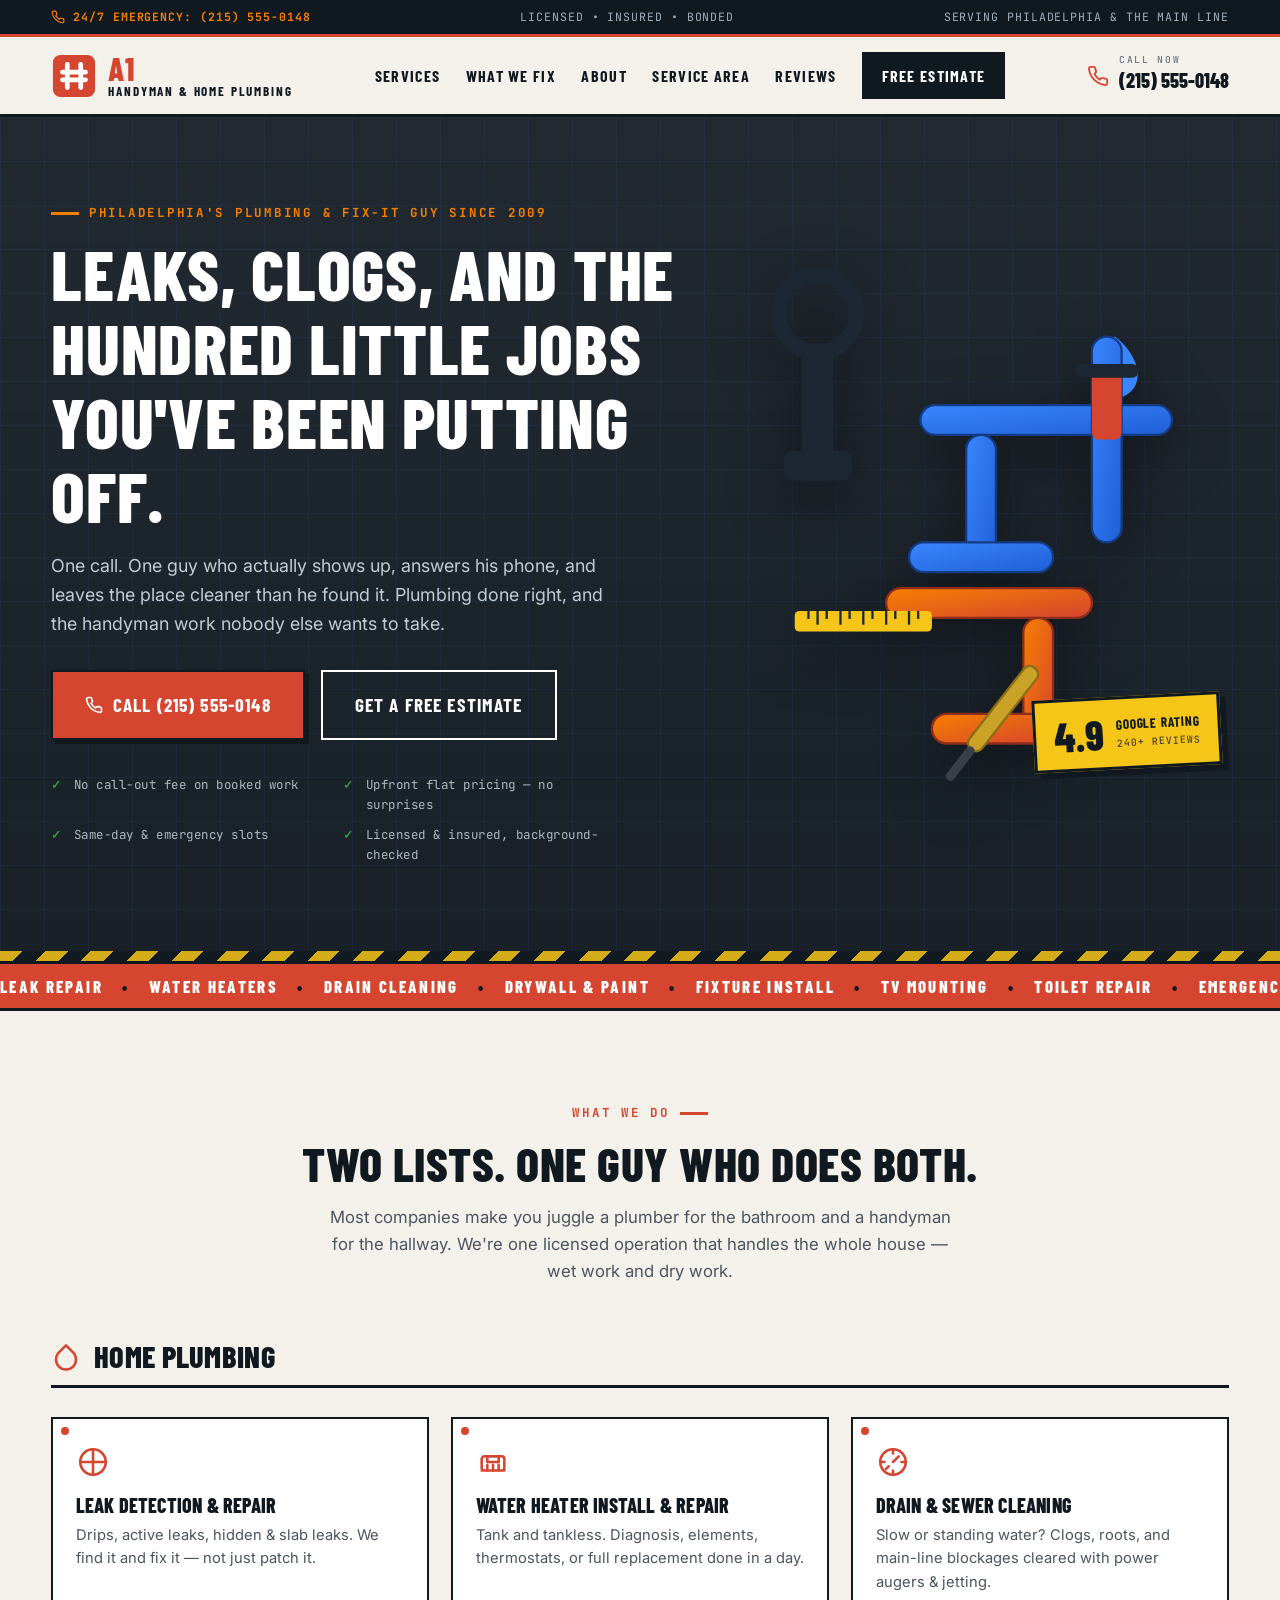
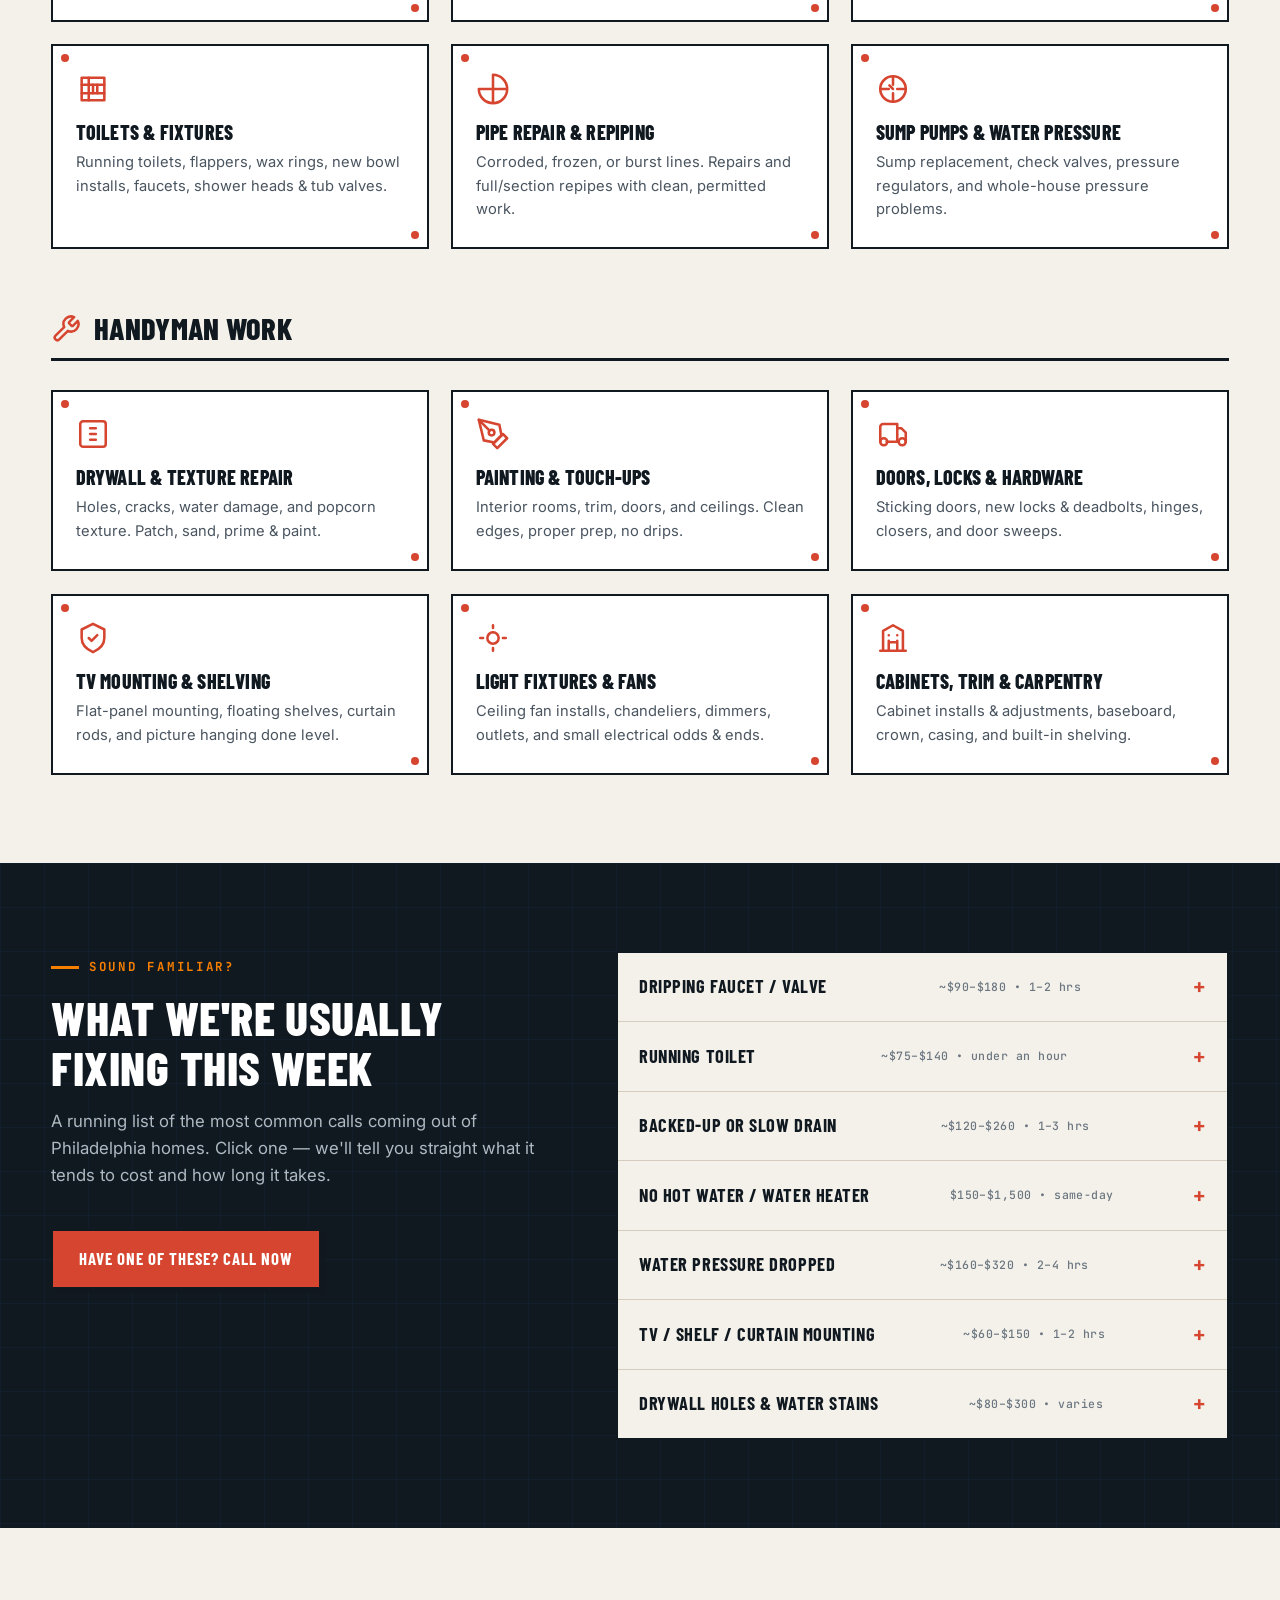
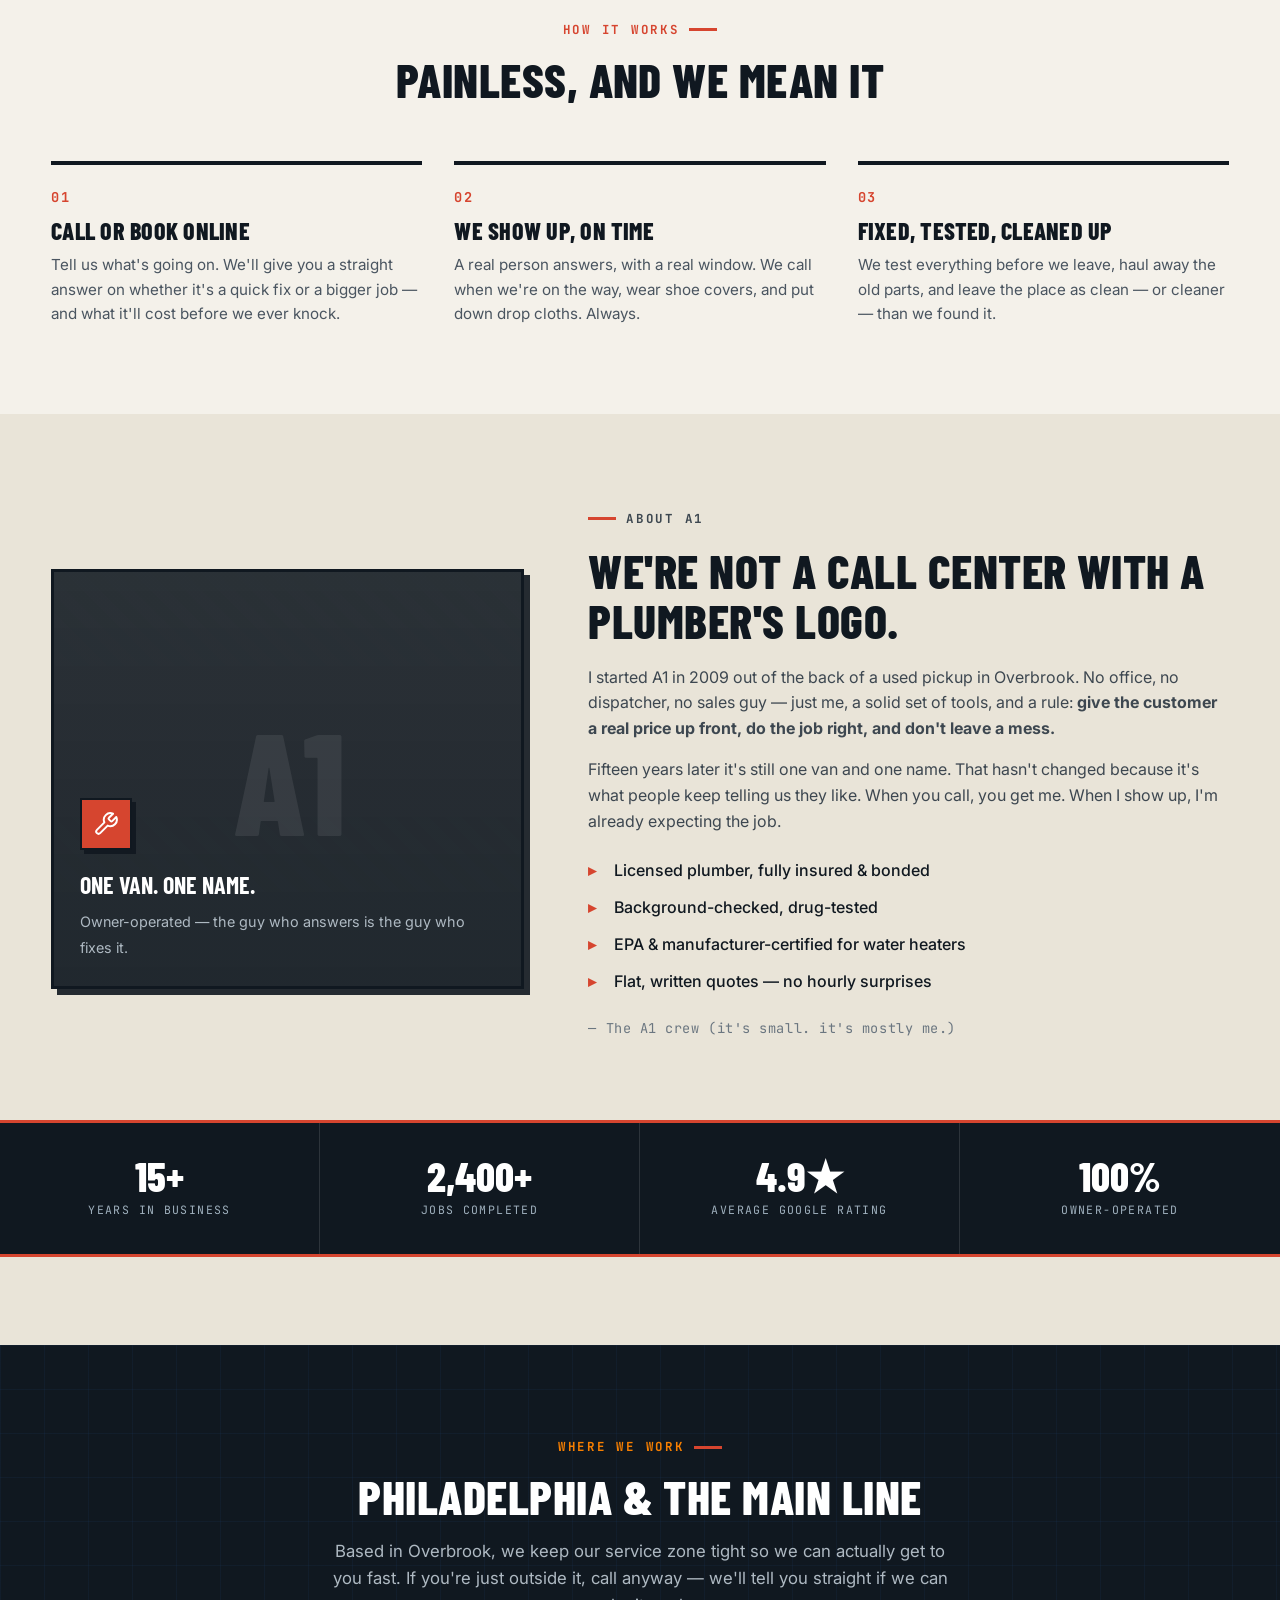
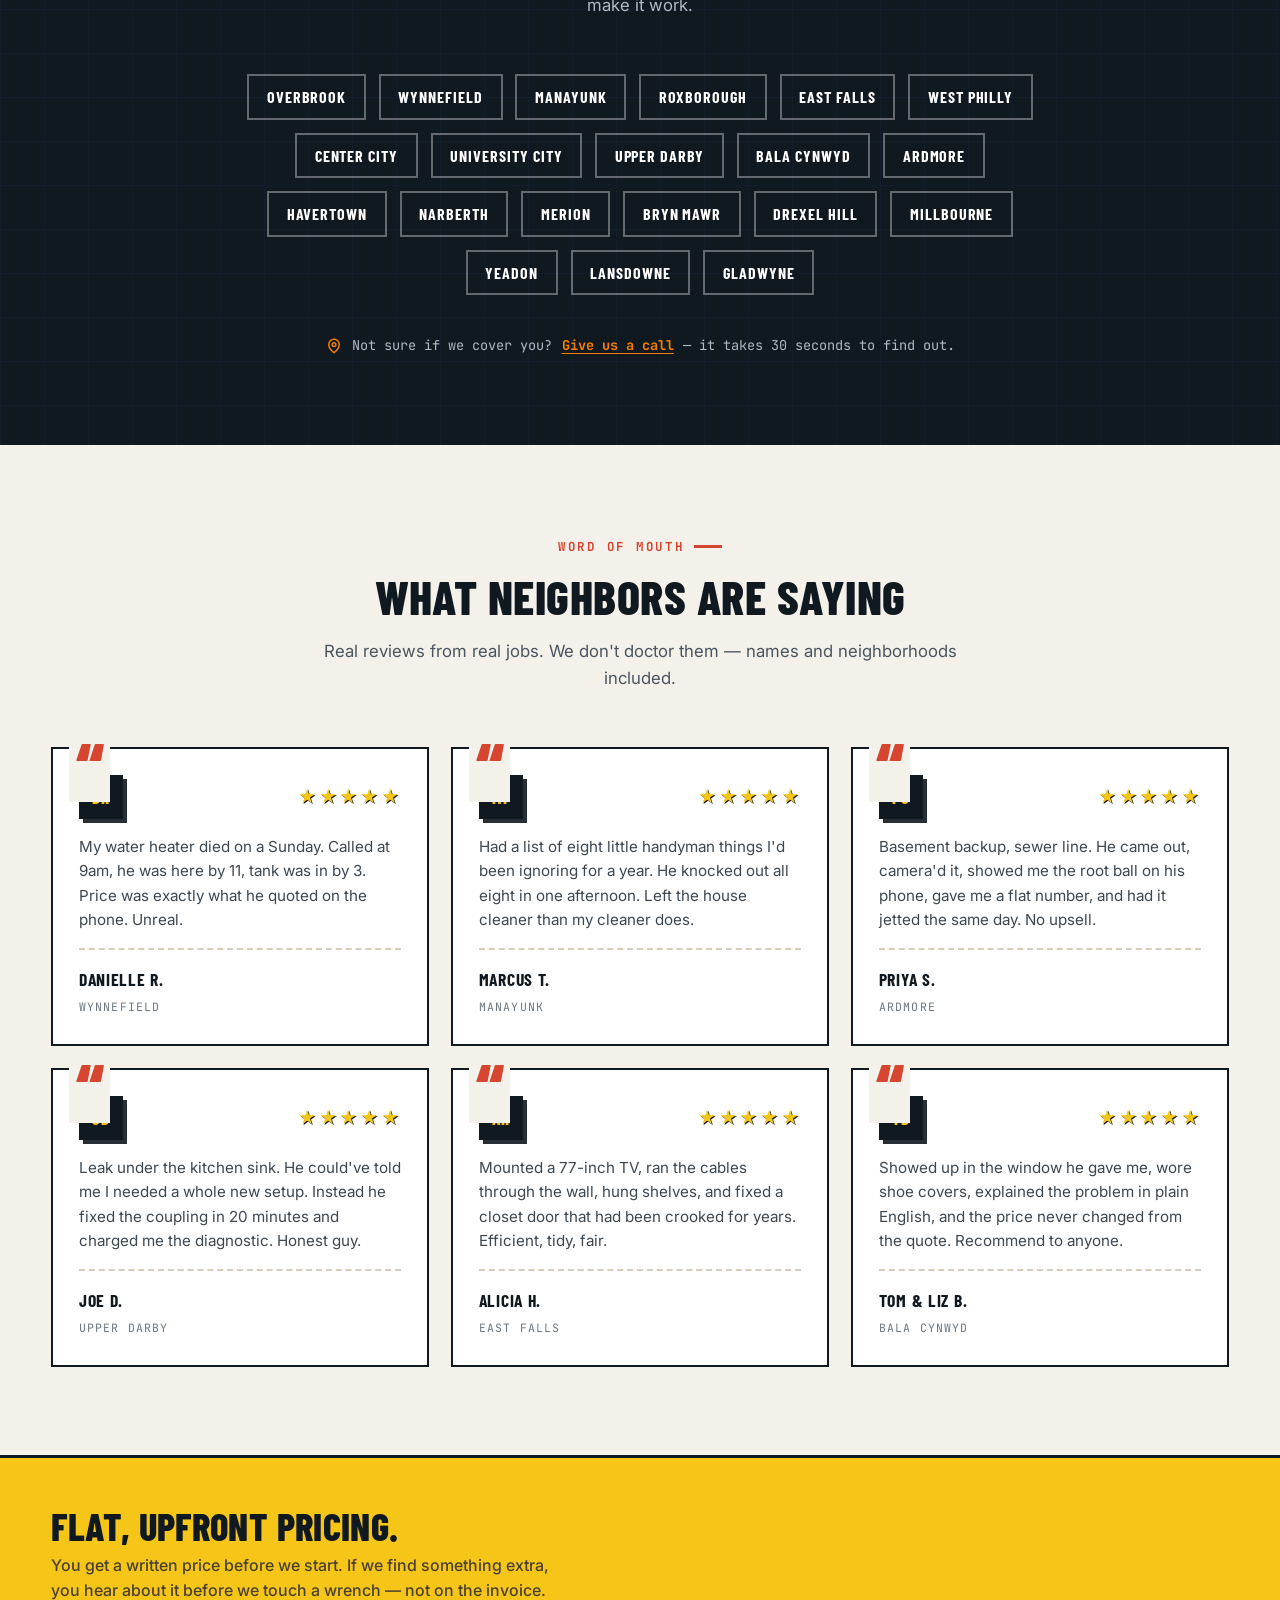
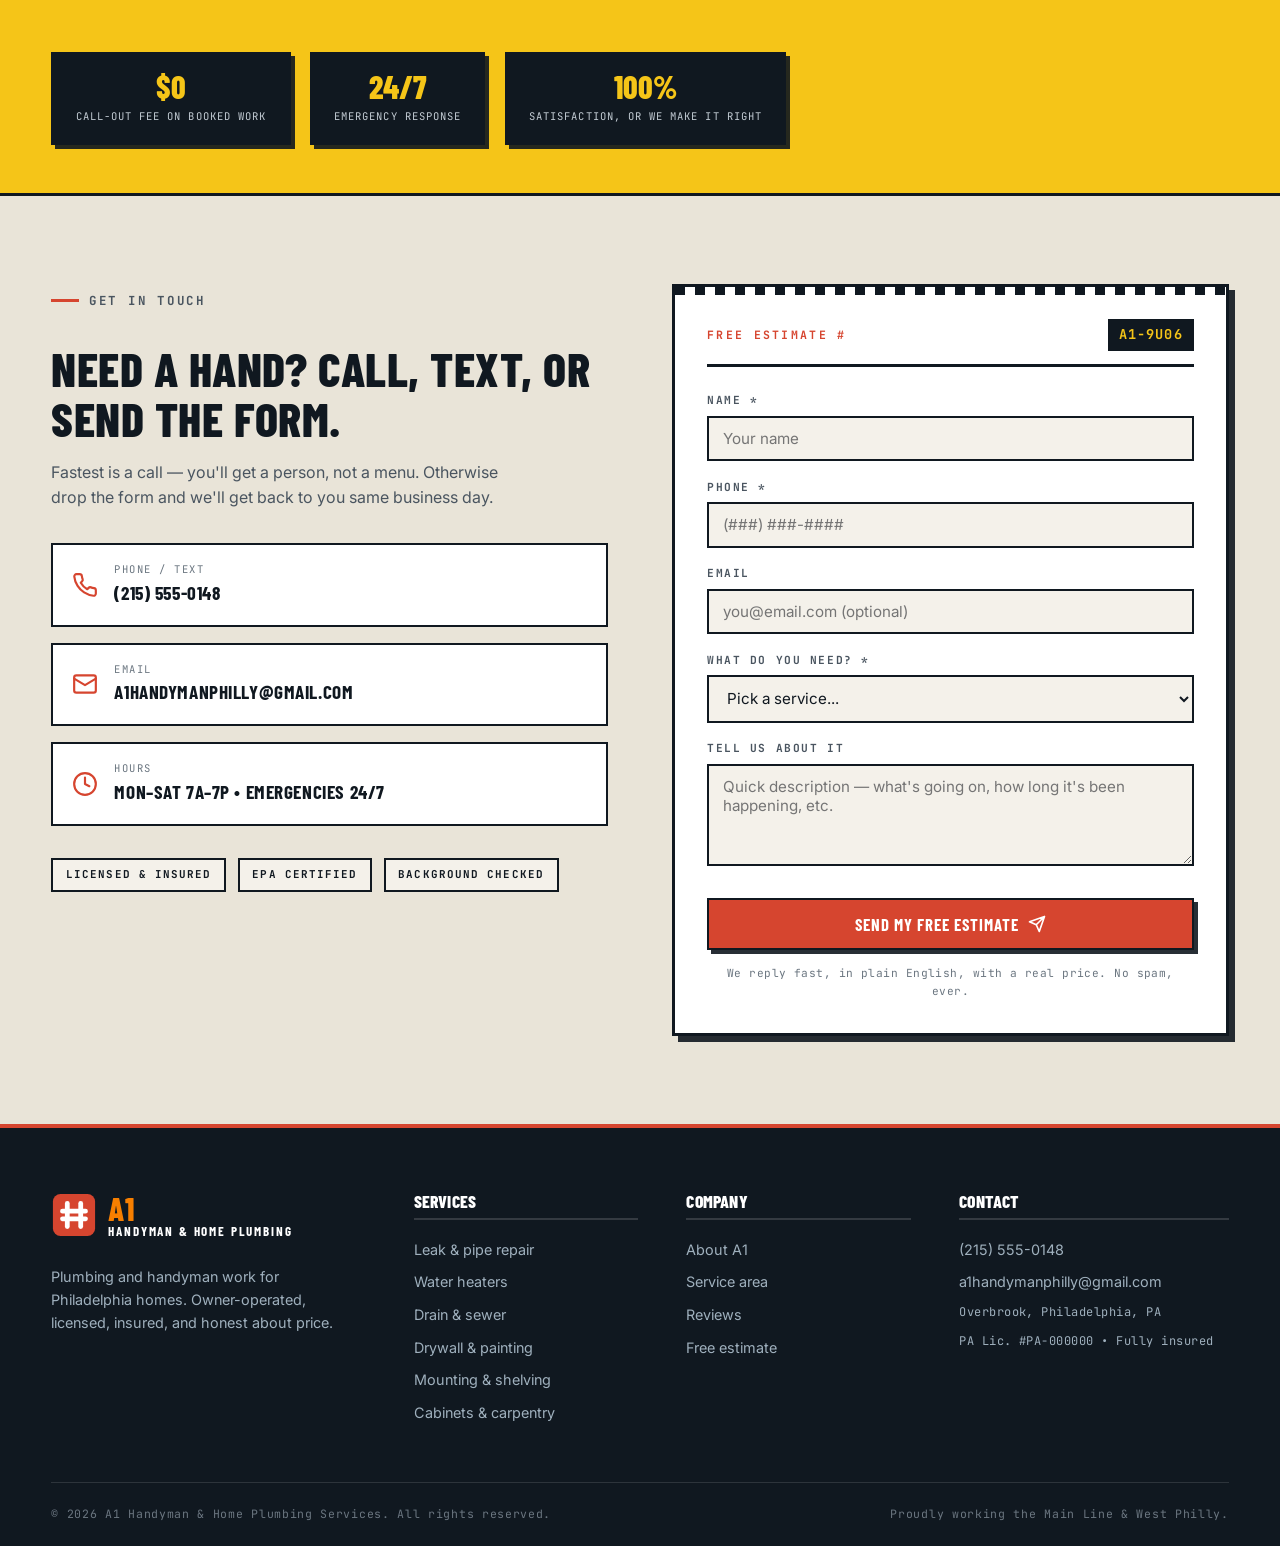
==== index.html @ eee0e5e5 "Initial commit: A1 Handyman & Home Plumbing Services website" ====
<!DOCTYPE html>
<html lang="en">
<head>
<meta charset="UTF-8">
<meta name="viewport" content="width=device-width, initial-scale=1.0">
<title>A1 Handyman & Home Plumbing Services | Philadelphia, PA</title>
<meta name="description" content="A1 Handyman & Home Plumbing Services — licensed & insured plumber and handyman serving Philadelphia. Leaks, clogs, water heaters, drywall, mounting and more. 24/7 emergency service.">
<link rel="preconnect" href="https://fonts.googleapis.com">
<link rel="preconnect" href="https://fonts.gstatic.com" crossorigin>
<link href="https://fonts.googleapis.com/css2?family=Barlow+Condensed:wght@600;700;800&family=Inter:wght@400;500;600;700&family=JetBrains+Mono:wght@500;700&display=swap" rel="stylesheet">
<link rel="stylesheet" href="css/styles.css">
</head>
<body>

<!-- ============ TOP UTILITY BAR ============ -->
<div class="topbar">
  <div class="container topbar-inner">
    <a href="tel:+12155550148" class="topbar-emergency">
      <svg viewBox="0 0 24 24" fill="none" stroke="currentColor" stroke-width="2" stroke-linecap="round" stroke-linejoin="round"><path d="M22 16.92v3a2 2 0 0 1-2.18 2 19.79 19.79 0 0 1-8.63-3.07 19.5 19.5 0 0 1-6-6 19.79 19.79 0 0 1-3.07-8.67A2 2 0 0 1 4.11 2h3a2 2 0 0 1 2 1.72c.127.96.361 1.903.7 2.81a2 2 0 0 1-.45 2.11L8.09 9.91a16 16 0 0 0 6 6l1.27-1.27a2 2 0 0 1 2.11-.45c.907.339 1.85.573 2.81.7A2 2 0 0 1 22 16.92z"/></svg>
      24/7 Emergency: (215) 555-0148
    </a>
    <span class="topbar-creds">Licensed &bull; Insured &bull; Bonded</span>
    <span class="topbar-area">Serving Philadelphia & the Main Line</span>
  </div>
</div>

<!-- ============ HEADER / NAV ============ -->
<header class="header" id="header">
  <div class="container header-inner">
    <a href="#top" class="brand" aria-label="A1 Handyman & Home Plumbing Services home">
      <svg class="brand-mark" viewBox="0 0 48 48" aria-hidden="true">
        <rect x="2" y="2" width="44" height="44" rx="8" fill="#d6452f"/>
        <path d="M17 12v24" stroke="#fff" stroke-width="5" stroke-linecap="round"/>
        <path d="M31 12v24" stroke="#fff" stroke-width="5" stroke-linecap="round"/>
        <path d="M12 20h24M12 28h24" stroke="#fff" stroke-width="5" stroke-linecap="round"/>
      </svg>
      <span class="brand-text">
        <strong>A1</strong>
        <span>Handyman & Home Plumbing</span>
      </span>
    </a>

    <nav class="nav" id="nav" aria-label="Main navigation">
      <a href="#services">Services</a>
      <a href="#fixes">What We Fix</a>
      <a href="#about">About</a>
      <a href="#area">Service Area</a>
      <a href="#reviews">Reviews</a>
      <a href="#contact" class="nav-cta">Free Estimate</a>
    </nav>

    <a href="tel:+12155550148" class="header-phone">
      <svg viewBox="0 0 24 24" fill="none" stroke="currentColor" stroke-width="2" stroke-linecap="round" stroke-linejoin="round"><path d="M22 16.92v3a2 2 0 0 1-2.18 2 19.79 19.79 0 0 1-8.63-3.07 19.5 19.5 0 0 1-6-6 19.79 19.79 0 0 1-3.07-8.67A2 2 0 0 1 4.11 2h3a2 2 0 0 1 2 1.72c.127.96.361 1.903.7 2.81a2 2 0 0 1-.45 2.11L8.09 9.91a16 16 0 0 0 6 6l1.27-1.27a2 2 0 0 1 2.11-.45c.907.339 1.85.573 2.81.7A2 2 0 0 1 22 16.92z"/></svg>
      <span><small>Call now</small>(215) 555-0148</span>
    </a>

    <button class="nav-toggle" id="navToggle" aria-label="Open menu" aria-expanded="false">
      <span></span><span></span><span></span>
    </button>
  </div>
</header>

<main id="top">

  <!-- ============ HERO ============ -->
  <section class="hero">
    <div class="container hero-grid">
      <div class="hero-copy">
        <p class="eyebrow">Philadelphia's plumbing & fix-it guy since 2009</p>
        <h1>Leaks, clogs, and the hundred little jobs you've been putting off.</h1>
        <p class="hero-sub">One call. One guy who actually shows up, answers his phone, and leaves the place cleaner than he found it. Plumbing done right, and the handyman work nobody else wants to take.</p>
        <div class="hero-cta">
          <a href="tel:+12155550148" class="btn btn-primary btn-lg">
            <svg viewBox="0 0 24 24" fill="none" stroke="currentColor" stroke-width="2.2" stroke-linecap="round" stroke-linejoin="round"><path d="M22 16.92v3a2 2 0 0 1-2.18 2 19.79 19.79 0 0 1-8.63-3.07 19.5 19.5 0 0 1-6-6 19.79 19.79 0 0 1-3.07-8.67A2 2 0 0 1 4.11 2h3a2 2 0 0 1 2 1.72c.127.96.361 1.903.7 2.81a2 2 0 0 1-.45 2.11L8.09 9.91a16 16 0 0 0 6 6l1.27-1.27a2 2 0 0 1 2.11-.45c.907.339 1.85.573 2.81.7A2 2 0 0 1 22 16.92z"/></svg>
            Call (215) 555-0148
          </a>
          <a href="#contact" class="btn btn-ghost btn-lg">Get a free estimate</a>
        </div>
        <ul class="hero-bullets">
          <li>No call-out fee on booked work</li>
          <li>Upfront flat pricing &mdash; no surprises</li>
          <li>Same-day & emergency slots</li>
          <li>Licensed & insured, background-checked</li>
        </ul>
      </div>

      <div class="hero-art" aria-hidden="true">
        <svg viewBox="0 0 420 460" class="hero-svg">
          <!-- pipe network illustration -->
          <defs>
            <linearGradient id="pipeGrad" x1="0" y1="0" x2="1" y2="1">
              <stop offset="0" stop-color="#3a86ff"/>
              <stop offset="1" stop-color="#1f5fd6"/>
            </linearGradient>
            <linearGradient id="pipeGradHot" x1="0" y1="0" x2="1" y2="1">
              <stop offset="0" stop-color="#f77f00"/>
              <stop offset="1" stop-color="#d6452f"/>
            </linearGradient>
          </defs>

          <!-- wrench -->
          <g transform="translate(60,40)">
            <circle cx="0" cy="0" r="34" fill="none" stroke="#1c2733" stroke-width="14"/>
            <rect x="-14" y="26" width="28" height="120" rx="8" fill="#1c2733"/>
            <rect x="-14" y="26" width="28" height="120" rx="8" fill="#1c2733"/>
            <rect x="-30" y="120" width="60" height="26" rx="8" fill="#1c2733"/>
          </g>

          <!-- water droplet badge -->
          <g transform="translate(300,60)">
            <path d="M0 34 C0 14 20 0 20 0 C20 0 40 14 40 34 a20 20 0 1 1 -40 0 Z" fill="#3a86ff"/>
            <path d="M14 36 a6 6 0 0 0 6 6" fill="none" stroke="#fff" stroke-width="3" stroke-linecap="round"/>
          </g>

          <!-- pipes: cold -->
          <g transform="translate(150,120)">
            <rect x="0" y="0" width="220" height="26" rx="13" fill="url(#pipeGrad)"/>
            <rect x="0" y="0" width="220" height="26" rx="13" fill="none" stroke="#143c85" stroke-width="2"/>
            <rect x="40" y="26" width="26" height="120" rx="13" fill="url(#pipeGrad)"/>
            <rect x="40" y="26" width="26" height="120" rx="13" fill="none" stroke="#143c85" stroke-width="2"/>
            <rect x="-10" y="120" width="126" height="26" rx="13" fill="url(#pipeGrad)"/>
            <rect x="-10" y="120" width="126" height="26" rx="13" fill="none" stroke="#143c85" stroke-width="2"/>
            <rect x="150" y="-60" width="26" height="180" rx="13" fill="url(#pipeGrad)"/>
            <rect x="150" y="-60" width="26" height="180" rx="13" fill="none" stroke="#143c85" stroke-width="2"/>
            <!-- valve -->
            <rect x="150" y="-30" width="26" height="60" rx="6" fill="#d6452f"/>
            <rect x="135" y="-36" width="56" height="12" rx="6" fill="#1c2733"/>
          </g>

          <!-- pipes: hot -->
          <g transform="translate(120,280)">
            <rect x="0" y="0" width="180" height="26" rx="13" fill="url(#pipeGradHot)"/>
            <rect x="0" y="0" width="180" height="26" rx="13" fill="none" stroke="#8f2d1c" stroke-width="2"/>
            <rect x="120" y="26" width="26" height="110" rx="13" fill="url(#pipeGradHot)"/>
            <rect x="120" y="26" width="26" height="110" rx="13" fill="none" stroke="#8f2d1c" stroke-width="2"/>
            <rect x="40" y="110" width="106" height="26" rx="13" fill="url(#pipeGradHot)"/>
            <rect x="40" y="110" width="106" height="26" rx="13" fill="none" stroke="#8f2d1c" stroke-width="2"/>
            <!-- drop -->
            <path d="M240 300 C240 282 252 274 252 274 C252 274 264 282 264 300 a12 12 0 1 1 -24 0 Z" fill="#ff9e3d"/>
          </g>

          <!-- screwdriver -->
          <g transform="translate(250,350) rotate(38)">
            <rect x="-7" y="0" width="14" height="90" rx="6" fill="#c9a227"/>
            <rect x="-7" y="0" width="14" height="90" rx="6" fill="none" stroke="#8a6d17" stroke-width="2"/>
            <rect x="-4" y="88" width="8" height="36" rx="4" fill="#3a3f47"/>
          </g>

          <!-- measurement / ruler -->
          <g transform="translate(40,300)">
            <rect x="0" y="0" width="120" height="18" rx="4" fill="#f5c518"/>
            <g stroke="#1c2733" stroke-width="2">
              <path d="M20 0v12M40 0v12M60 0v12M80 0v12M100 0v12"/>
              <path d="M12 0v7M28 0v7M48 0v7M68 0v7M88 0v7M108 0v7"/>
            </g>
          </g>
        </svg>
        <div class="hero-badge">
          <span class="hero-badge-num">4.9</span>
          <span class="hero-badge-label">Google rating<br><small>240+ reviews</small></span>
        </div>
      </div>
    </div>
  </section>

  <!-- ============ TICKER STRIP ============ -->
  <div class="ticker" aria-hidden="true">
    <div class="ticker-track">
      <span>LEAK REPAIR</span><span>&bull;</span>
      <span>WATER HEATERS</span><span>&bull;</span>
      <span>DRAIN CLEANING</span><span>&bull;</span>
      <span>DRYWALL & PAINT</span><span>&bull;</span>
      <span>FIXTURE INSTALL</span><span>&bull;</span>
      <span>TV MOUNTING</span><span>&bull;</span>
      <span>TOILET REPAIR</span><span>&bull;</span>
      <span>EMERGENCY SERVICE</span><span>&bull;</span>
      <span>LEAK REPAIR</span><span>&bull;</span>
      <span>WATER HEATERS</span><span>&bull;</span>
      <span>DRAIN CLEANING</span><span>&bull;</span>
      <span>DRYWALL & PAINT</span><span>&bull;</span>
      <span>FIXTURE INSTALL</span><span>&bull;</span>
      <span>TV MOUNTING</span><span>&bull;</span>
      <span>TOILET REPAIR</span><span>&bull;</span>
      <span>EMERGENCY SERVICE</span>
    </div>
  </div>

  <!-- ============ SERVICES ============ -->
  <section class="section" id="services">
    <div class="container">
      <div class="section-head">
        <p class="eyebrow">What we do</p>
        <h2>Two lists. One guy who does both.</h2>
        <p class="section-sub">Most companies make you juggle a plumber for the bathroom and a handyman for the hallway. We're one licensed operation that handles the whole house &mdash; wet work and dry work.</p>
      </div>

      <div class="service-groups">

        <!-- PLUMBING -->
        <div class="service-group">
          <div class="service-group-title">
            <svg viewBox="0 0 24 24" fill="none" stroke="currentColor" stroke-width="2" stroke-linecap="round" stroke-linejoin="round"><path d="M12 2.69l5.66 5.66a8 8 0 1 1-11.31 0z"/></svg>
            <h3>Home Plumbing</h3>
          </div>
          <div class="service-grid">
            <div class="service-card">
              <svg viewBox="0 0 24 24" fill="none" stroke="currentColor" stroke-width="1.8" stroke-linecap="round" stroke-linejoin="round"><path d="M12 3v18M3 12h18"/><circle cx="12" cy="12" r="9"/></svg>
              <h4>Leak detection & repair</h4>
              <p>Drips, active leaks, hidden & slab leaks. We find it and fix it &mdash; not just patch it.</p>
            </div>
            <div class="service-card">
              <svg viewBox="0 0 24 24" fill="none" stroke="currentColor" stroke-width="1.8" stroke-linecap="round" stroke-linejoin="round"><path d="M4 18h16M6 18a2 2 0 0 1-2-2v-6a2 2 0 0 1 2-2h12a2 2 0 0 1 2 2v6a2 2 0 0 1-2 2"/><path d="M8 18v-4M12 18v-4M16 18v-4"/><rect x="8" y="8" width="8" height="4"/></svg>
              <h4>Water heater install & repair</h4>
              <p>Tank and tankless. Diagnosis, elements, thermostats, or full replacement done in a day.</p>
            </div>
            <div class="service-card">
              <svg viewBox="0 0 24 24" fill="none" stroke="currentColor" stroke-width="1.8" stroke-linecap="round" stroke-linejoin="round"><path d="M3 12a9 9 0 1 0 18 0 9 9 0 0 0-18 0z"/><path d="M12 12l4-4"/><path d="M9 15l-2 2"/><path d="M12 3v3M3 12h3M12 21v-3M21 12h-3"/></svg>
              <h4>Drain & sewer cleaning</h4>
              <p>Slow or standing water? Clogs, roots, and main-line blockages cleared with power augers & jetting.</p>
            </div>
            <div class="service-card">
              <svg viewBox="0 0 24 24" fill="none" stroke="currentColor" stroke-width="1.8" stroke-linecap="round" stroke-linejoin="round"><path d="M4 4h16v16H4z"/><path d="M4 9h16M4 15h16M9 4v16"/><path d="M12 9v6M15 9v6"/></svg>
              <h4>Toilets & fixtures</h4>
              <p>Running toilets, flappers, wax rings, new bowl installs, faucets, shower heads & tub valves.</p>
            </div>
            <div class="service-card">
              <svg viewBox="0 0 24 24" fill="none" stroke="currentColor" stroke-width="1.8" stroke-linecap="round" stroke-linejoin="round"><path d="M12 2v20M2 12h20M12 2a10 10 0 0 1 10 10M12 22a10 10 0 0 0 10-10M2 12a10 10 0 0 0 10 10"/></svg>
              <h4>Pipe repair & repiping</h4>
              <p>Corroded, frozen, or burst lines. Repairs and full/section repipes with clean, permitted work.</p>
            </div>
            <div class="service-card">
              <svg viewBox="0 0 24 24" fill="none" stroke="currentColor" stroke-width="1.8" stroke-linecap="round" stroke-linejoin="round"><circle cx="12" cy="12" r="9"/><path d="M12 3v6M12 15v6M3 12h6M15 12h6"/><path d="M12 12l-2.5-2.5"/></svg>
              <h4>Sump pumps & water pressure</h4>
              <p>Sump replacement, check valves, pressure regulators, and whole-house pressure problems.</p>
            </div>
          </div>
        </div>

        <!-- HANDYMAN -->
        <div class="service-group">
          <div class="service-group-title">
            <svg viewBox="0 0 24 24" fill="none" stroke="currentColor" stroke-width="2" stroke-linecap="round" stroke-linejoin="round"><path d="M14.7 6.3a1 1 0 0 0 0 1.4l1.6 1.6a1 1 0 0 0 1.4 0l3.77-3.77a6 6 0 0 1-7.94 7.94l-6.91 6.91a2.12 2.12 0 0 1-3-3l6.91-6.91a6 6 0 0 1 7.94-7.94l-3.76 3.76z"/></svg>
            <h3>Handyman Work</h3>
          </div>
          <div class="service-grid">
            <div class="service-card">
              <svg viewBox="0 0 24 24" fill="none" stroke="currentColor" stroke-width="1.8" stroke-linecap="round" stroke-linejoin="round"><rect x="3" y="3" width="18" height="18" rx="2"/><path d="M10 8h4M10 12h4M10 16h4"/></svg>
              <h4>Drywall & texture repair</h4>
              <p>Holes, cracks, water damage, and popcorn texture. Patch, sand, prime & paint.</p>
            </div>
            <div class="service-card">
              <svg viewBox="0 0 24 24" fill="none" stroke="currentColor" stroke-width="1.8" stroke-linecap="round" stroke-linejoin="round"><path d="M12 19l7-7 3 3-7 7-3-3z"/><path d="M18 13l-1.5-7.5L2 2l3.5 14.5L13 18l5-5z"/><path d="M2 2l7.586 7.586"/><circle cx="11" cy="11" r="2"/></svg>
              <h4>Painting & touch-ups</h4>
              <p>Interior rooms, trim, doors, and ceilings. Clean edges, proper prep, no drips.</p>
            </div>
            <div class="service-card">
              <svg viewBox="0 0 24 24" fill="none" stroke="currentColor" stroke-width="1.8" stroke-linecap="round" stroke-linejoin="round"><circle cx="5.5" cy="17.5" r="2.5"/><circle cx="18.5" cy="17.5" r="2.5"/><path d="M14.5 17.5h-7M3 17.5V7a2 2 0 0 1 2-2h10v12.5"/><path d="M15 8h3l3 3v6.5"/></svg>
              <h4>Doors, locks & hardware</h4>
              <p>Sticking doors, new locks & deadbolts, hinges, closers, and door sweeps.</p>
            </div>
            <div class="service-card">
              <svg viewBox="0 0 24 24" fill="none" stroke="currentColor" stroke-width="1.8" stroke-linecap="round" stroke-linejoin="round"><path d="M12 2l8 4v6c0 5-3.5 8-8 10-4.5-2-8-5-8-10V6l8-4z"/><path d="M9 12l2 2 4-4"/></svg>
              <h4>TV mounting & shelving</h4>
              <p>Flat-panel mounting, floating shelves, curtain rods, and picture hanging done level.</p>
            </div>
            <div class="service-card">
              <svg viewBox="0 0 24 24" fill="none" stroke="currentColor" stroke-width="1.8" stroke-linecap="round" stroke-linejoin="round"><path d="M12 3v2M12 19v2M3 12h2M19 12h2"/><circle cx="12" cy="12" r="4"/><path d="M12 8v.01"/></svg>
              <h4>Light fixtures & fans</h4>
              <p>Ceiling fan installs, chandeliers, dimmers, outlets, and small electrical odds & ends.</p>
            </div>
            <div class="service-card">
              <svg viewBox="0 0 24 24" fill="none" stroke="currentColor" stroke-width="1.8" stroke-linecap="round" stroke-linejoin="round"><path d="M3 21h18M5 21V7l7-4 7 4v14M9 21v-6h6v6"/><path d="M9 10h.01M15 10h.01M9 14h.01M15 14h.01"/></svg>
              <h4>Cabinets, trim & carpentry</h4>
              <p>Cabinet installs & adjustments, baseboard, crown, casing, and built-in shelving.</p>
            </div>
          </div>
        </div>
      </div>
    </div>
  </section>

  <!-- ============ FIXES / ACCORDION ============ -->
  <section class="section section-dark" id="fixes">
    <div class="container fixes-grid">
      <div class="fixes-copy">
        <p class="eyebrow eyebrow-light">Sound familiar?</p>
        <h2>What we're usually fixing this week</h2>
        <p class="section-sub">A running list of the most common calls coming out of Philadelphia homes. Click one &mdash; we'll tell you straight what it tends to cost and how long it takes.</p>
        <a href="tel:+12155550148" class="btn btn-primary">Have one of these? Call now</a>
      </div>

      <div class="fixes-list">
        <details>
          <summary>
            <span>Dripping faucet / valve</span>
            <span class="fix-meta">~$90&ndash;$180 &bull; 1&ndash;2 hrs</span>
          </summary>
          <p>Usually a worn cartridge or washer, not the whole faucet. We'll tell you if a repair makes more sense than a swap &mdash; and give you the price for both before we start.</p>
        </details>
        <details>
          <summary>
            <span>Running toilet</span>
            <span class="fix-meta">~$75&ndash;$140 &bull; under an hour</span>
          </summary>
          <p>Ninety percent of the time it's a flapper or fill valve &mdash; a cheap, quick fix that stops wasting water (and money) the day we're there.</p>
        </details>
        <details>
          <summary>
            <span>Backed-up or slow drain</span>
            <span class="fix-meta">~$120&ndash;$260 &bull; 1&ndash;3 hrs</span>
          </summary>
          <p>Kitchen, tub, or main line. We start with a camera-inspection option so you know exactly what's down there &mdash; no guessing, no upselling to a full repipe.</p>
        </details>
        <details>
          <summary>
            <span>No hot water / water heater</span>
            <span class="fix-meta">$150&ndash;$1,500 &bull; same-day</span>
          </summary>
          <p>If it's a heating element or thermostat, we usually fix it on the spot. If the tank is beyond saving, we'll quote a replacement with a firm price and do it the same or next day.</p>
        </details>
        <details>
          <summary>
            <span>Water pressure dropped</span>
            <span class="fix-meta">~$160&ndash;$320 &bull; 2&ndash;4 hrs</span>
          </summary>
          <p>Could be a regulator, a partially closed valve, or scale in the pipes. We test pressure at several points to pin it down rather than throwing parts at it.</p>
        </details>
        <details>
          <summary>
            <span>TV / shelf / curtain mounting</span>
            <span class="fix-meta">~$60&ndash;$150 &bull; 1&ndash;2 hrs</span>
          </summary>
          <p>Done on studs, properly leveled, with everything hidden or tidy. We bring the stud finder, anchors, and the patience to do it right the first time.</p>
        </details>
        <details>
          <summary>
            <span>Drywall holes & water stains</span>
            <span class="fix-meta">~$80&ndash;$300 &bull; varies</span>
          </summary>
          <p>From doorknob dents to full panel patches. We'll match the texture, and where it's water damage, we'll flag the source first so it doesn't come back.</p>
        </details>
      </div>
    </div>
  </section>

  <!-- ============ HOW IT WORKS ============ -->
  <section class="section">
    <div class="container">
      <div class="section-head">
        <p class="eyebrow">How it works</p>
        <h2>Painless, and we mean it</h2>
      </div>
      <div class="steps">
        <div class="step">
          <span class="step-num">01</span>
          <h3>Call or book online</h3>
          <p>Tell us what's going on. We'll give you a straight answer on whether it's a quick fix or a bigger job &mdash; and what it'll cost before we ever knock.</p>
        </div>
        <div class="step">
          <span class="step-num">02</span>
          <h3>We show up, on time</h3>
          <p>A real person answers, with a real window. We call when we're on the way, wear shoe covers, and put down drop cloths. Always.</p>
        </div>
        <div class="step">
          <span class="step-num">03</span>
          <h3>Fixed, tested, cleaned up</h3>
          <p>We test everything before we leave, haul away the old parts, and leave the place as clean &mdash; or cleaner &mdash; than we found it.</p>
        </div>
      </div>
    </div>
  </section>

  <!-- ============ ABOUT ============ -->
  <section class="section section-about" id="about">
    <div class="container about-grid">
      <div class="about-photo">
        <div class="about-photo-inner">
          <span class="about-photo-icon">
            <svg viewBox="0 0 24 24" fill="none" stroke="currentColor" stroke-width="1.8" stroke-linecap="round" stroke-linejoin="round"><path d="M14.7 6.3a1 1 0 0 0 0 1.4l1.6 1.6a1 1 0 0 0 1.4 0l3.77-3.77a6 6 0 0 1-7.94 7.94l-6.91 6.91a2.12 2.12 0 0 1-3-3l6.91-6.91a6 6 0 0 1 7.94-7.94l-3.76 3.76z"/></svg>
          </span>
          <div class="about-photo-caption">
            <strong>One van. One name.</strong>
            <span>Owner-operated &mdash; the guy who answers is the guy who fixes it.</span>
          </div>
        </div>
      </div>
      <div class="about-copy">
        <p class="eyebrow">About A1</p>
        <h2>We're not a call center with a plumber's logo.</h2>
        <p>I started A1 in 2009 out of the back of a used pickup in Overbrook. No office, no dispatcher, no sales guy &mdash; just me, a solid set of tools, and a rule: <strong>give the customer a real price up front, do the job right, and don't leave a mess.</strong></p>
        <p>Fifteen years later it's still one van and one name. That hasn't changed because it's what people keep telling us they like. When you call, you get me. When I show up, I'm already expecting the job.</p>
        <ul class="about-list">
          <li>Licensed plumber, fully insured & bonded</li>
          <li>Background-checked, drug-tested</li>
          <li>EPA & manufacturer-certified for water heaters</li>
          <li>Flat, written quotes &mdash; no hourly surprises</li>
        </ul>
        <p class="about-sign">— The A1 crew (it's small. it's mostly me.)</p>
      </div>
    </div>
    <div class="stats">
      <div class="stat"><strong>15+</strong><span>years in business</span></div>
      <div class="stat"><strong>2,400+</strong><span>jobs completed</span></div>
      <div class="stat"><strong>4.9★</strong><span>average Google rating</span></div>
      <div class="stat"><strong>100%</strong><span>owner-operated</span></div>
    </div>
  </section>

  <!-- ============ SERVICE AREA ============ -->
  <section class="section section-dark" id="area">
    <div class="container">
      <div class="section-head">
        <p class="eyebrow eyebrow-light">Where we work</p>
        <h2>Philadelphia & the Main Line</h2>
        <p class="section-sub">Based in Overbrook, we keep our service zone tight so we can actually get to you fast. If you're just outside it, call anyway &mdash; we'll tell you straight if we can make it work.</p>
      </div>
      <div class="area-tags">
        <span>Overbrook</span><span>Wynnefield</span><span>Manayunk</span><span>Roxborough</span>
        <span>East Falls</span><span>West Philly</span><span>Center City</span><span>University City</span>
        <span>Upper Darby</span><span>Bala Cynwyd</span><span>Ardmore</span><span>Havertown</span>
        <span>Narberth</span><span>Merion</span><span>Bryn Mawr</span><span>Drexel Hill</span>
        <span>Millbourne</span><span>Yeadon</span><span>Lansdowne</span><span>Gladwyne</span>
      </div>
      <div class="area-note">
        <svg viewBox="0 0 24 24" fill="none" stroke="currentColor" stroke-width="2" stroke-linecap="round" stroke-linejoin="round"><path d="M12 21s-7-5.5-7-11a7 7 0 0 1 14 0c0 5.5-7 11-7 11z"/><circle cx="12" cy="10" r="2.5"/></svg>
        Not sure if we cover you? <a href="tel:+12155550148">Give us a call</a> &mdash; it takes 30 seconds to find out.
      </div>
    </div>
  </section>

  <!-- ============ REVIEWS ============ -->
  <section class="section" id="reviews">
    <div class="container">
      <div class="section-head">
        <p class="eyebrow">Word of mouth</p>
        <h2>What neighbors are saying</h2>
        <p class="section-sub">Real reviews from real jobs. We don't doctor them &mdash; names and neighborhoods included.</p>
      </div>
      <div class="reviews">
        <article class="review">
          <div class="review-top">
            <span class="review-avatar" aria-hidden="true">DR</span>
            <div class="review-stars" aria-label="5 out of 5 stars">★★★★★</div>
          </div>
          <p>My water heater died on a Sunday. Called at 9am, he was here by 11, tank was in by 3. Price was exactly what he quoted on the phone. Unreal.</p>
          <footer>
            <strong>Danielle R.</strong>
            <span>Wynnefield</span>
          </footer>
        </article>
        <article class="review">
          <div class="review-top">
            <span class="review-avatar" aria-hidden="true">MT</span>
            <div class="review-stars" aria-label="5 out of 5 stars">★★★★★</div>
          </div>
          <p>Had a list of eight little handyman things I'd been ignoring for a year. He knocked out all eight in one afternoon. Left the house cleaner than my cleaner does.</p>
          <footer>
            <strong>Marcus T.</strong>
            <span>Manayunk</span>
          </footer>
        </article>
        <article class="review">
          <div class="review-top">
            <span class="review-avatar" aria-hidden="true">PS</span>
            <div class="review-stars" aria-label="5 out of 5 stars">★★★★★</div>
          </div>
          <p>Basement backup, sewer line. He came out, camera'd it, showed me the root ball on his phone, gave me a flat number, and had it jetted the same day. No upsell.</p>
          <footer>
            <strong>Priya S.</strong>
            <span>Ardmore</span>
          </footer>
        </article>
        <article class="review">
          <div class="review-top">
            <span class="review-avatar" aria-hidden="true">JD</span>
            <div class="review-stars" aria-label="5 out of 5 stars">★★★★★</div>
          </div>
          <p>Leak under the kitchen sink. He could've told me I needed a whole new setup. Instead he fixed the coupling in 20 minutes and charged me the diagnostic. Honest guy.</p>
          <footer>
            <strong>Joe D.</strong>
            <span>Upper Darby</span>
          </footer>
        </article>
        <article class="review">
          <div class="review-top">
            <span class="review-avatar" aria-hidden="true">AH</span>
            <div class="review-stars" aria-label="5 out of 5 stars">★★★★★</div>
          </div>
          <p>Mounted a 77-inch TV, ran the cables through the wall, hung shelves, and fixed a closet door that had been crooked for years. Efficient, tidy, fair.</p>
          <footer>
            <strong>Alicia H.</strong>
            <span>East Falls</span>
          </footer>
        </article>
        <article class="review">
          <div class="review-top">
            <span class="review-avatar" aria-hidden="true">TB</span>
            <div class="review-stars" aria-label="5 out of 5 stars">★★★★★</div>
          </div>
          <p>Showed up in the window he gave me, wore shoe covers, explained the problem in plain English, and the price never changed from the quote. Recommend to anyone.</p>
          <footer>
            <strong>Tom & Liz B.</strong>
            <span>Bala Cynwyd</span>
          </footer>
        </article>
      </div>
    </div>
  </section>

  <!-- ============ PRICING NOTE ============ -->
  <section class="pricing-band">
    <div class="container pricing-inner">
      <div class="pricing-left">
        <h2>Flat, upfront pricing.</h2>
        <p>You get a written price before we start. If we find something extra, you hear about it before we touch a wrench &mdash; not on the invoice.</p>
      </div>
      <div class="pricing-badges">
        <div class="pricing-badge"><strong>$0</strong><span>call-out fee on booked work</span></div>
        <div class="pricing-badge"><strong>24/7</strong><span>emergency response</span></div>
        <div class="pricing-badge"><strong>100%</strong><span>satisfaction, or we make it right</span></div>
      </div>
    </div>
  </section>

  <!-- ============ CONTACT / QUOTE ============ -->
  <section class="section section-contact" id="contact">
    <div class="container contact-grid">
      <div class="contact-info">
        <p class="eyebrow">Get in touch</p>
        <h2>Need a hand? Call, text, or send the form.</h2>
        <p>Fastest is a call &mdash; you'll get a person, not a menu. Otherwise drop the form and we'll get back to you same business day.</p>

        <div class="contact-methods">
          <a href="tel:+12155550148" class="contact-method">
            <svg viewBox="0 0 24 24" fill="none" stroke="currentColor" stroke-width="2" stroke-linecap="round" stroke-linejoin="round"><path d="M22 16.92v3a2 2 0 0 1-2.18 2 19.79 19.79 0 0 1-8.63-3.07 19.5 19.5 0 0 1-6-6 19.79 19.79 0 0 1-3.07-8.67A2 2 0 0 1 4.11 2h3a2 2 0 0 1 2 1.72c.127.96.361 1.903.7 2.81a2 2 0 0 1-.45 2.11L8.09 9.91a16 16 0 0 0 6 6l1.27-1.27a2 2 0 0 1 2.11-.45c.907.339 1.85.573 2.81.7A2 2 0 0 1 22 16.92z"/></svg>
            <span><small>Phone / text</small><strong>(215) 555-0148</strong></span>
          </a>
          <a href="mailto:a1handymanphilly@gmail.com" class="contact-method">
            <svg viewBox="0 0 24 24" fill="none" stroke="currentColor" stroke-width="2" stroke-linecap="round" stroke-linejoin="round"><rect x="2" y="4" width="20" height="16" rx="2"/><path d="M22 7l-10 6L2 7"/></svg>
            <span><small>Email</small><strong>a1handymanphilly@gmail.com</strong></span>
          </a>
          <div class="contact-method">
            <svg viewBox="0 0 24 24" fill="none" stroke="currentColor" stroke-width="2" stroke-linecap="round" stroke-linejoin="round"><circle cx="12" cy="12" r="10"/><path d="M12 6v6l4 2"/></svg>
            <span><small>Hours</small><strong>Mon&ndash;Sat 7a&ndash;7p &bull; Emergencies 24/7</strong></span>
          </div>
        </div>

        <div class="contact-badges">
          <span>Licensed & Insured</span>
          <span>EPA Certified</span>
          <span>Background Checked</span>
        </div>
      </div>

      <form class="quote-form" id="quoteForm" novalidate>
        <div class="form-head">
          <span class="form-ticket">FREE ESTIMATE #</span>
          <span class="form-ticket-num" id="ticketNum">A1-0826</span>
        </div>
        <label>
          <span>Name *</span>
          <input type="text" name="name" required placeholder="Your name">
        </label>
        <label>
          <span>Phone *</span>
          <input type="tel" name="phone" required placeholder="(###) ###-####">
        </label>
        <label>
          <span>Email</span>
          <input type="email" name="email" placeholder="you@email.com (optional)">
        </label>
        <label>
          <span>What do you need? *</span>
          <select name="service" required>
            <option value="" disabled selected>Pick a service...</option>
            <optgroup label="Plumbing">
              <option>Leak repair / detection</option>
              <option>Water heater</option>
              <option>Drain / sewer cleaning</option>
              <option>Toilet / fixture repair</option>
              <option>Pipe repair / repipe</option>
              <option>Sump pump / water pressure</option>
            </optgroup>
            <optgroup label="Handyman">
              <option>Drywall / painting</option>
              <option>TV / shelf mounting</option>
              <option>Doors / locks / hardware</option>
              <option>Light fixtures / fans</option>
              <option>Cabinets / trim / carpentry</option>
              <option>Something else</option>
            </optgroup>
          </select>
        </label>
        <label>
          <span>Tell us about it</span>
          <textarea name="message" rows="4" placeholder="Quick description &mdash; what's going on, how long it's been happening, etc."></textarea>
        </label>
        <button type="submit" class="btn btn-primary btn-block">Send my free estimate
          <svg viewBox="0 0 24 24" fill="none" stroke="currentColor" stroke-width="2.2" stroke-linecap="round" stroke-linejoin="round"><path d="M22 2L11 13M22 2l-7 20-4-9-9-4 20-7z"/></svg>
        </button>
        <p class="form-note">We reply fast, in plain English, with a real price. No spam, ever.</p>
        <div class="form-success" id="formSuccess" hidden>
          <strong>Got it &mdash; thanks!</strong>
          <span>We'll get back to you shortly. Need us sooner? Call <a href="tel:+12155550148">(215) 555-0148</a>.</span>
        </div>
      </form>
    </div>
  </section>

</main>

<!-- ============ FOOTER ============ -->
<footer class="footer">
  <div class="container footer-grid">
    <div class="footer-brand">
      <a href="#top" class="brand brand-light">
        <svg class="brand-mark" viewBox="0 0 48 48" aria-hidden="true">
          <rect x="2" y="2" width="44" height="44" rx="8" fill="#d6452f"/>
          <path d="M17 12v24" stroke="#fff" stroke-width="5" stroke-linecap="round"/>
          <path d="M31 12v24" stroke="#fff" stroke-width="5" stroke-linecap="round"/>
          <path d="M12 20h24M12 28h24" stroke="#fff" stroke-width="5" stroke-linecap="round"/>
        </svg>
        <span class="brand-text">
          <strong>A1</strong>
          <span>Handyman & Home Plumbing</span>
        </span>
      </a>
      <p>Plumbing and handyman work for Philadelphia homes. Owner-operated, licensed, insured, and honest about price.</p>
    </div>
    <div class="footer-col">
      <h4>Services</h4>
      <a href="#services">Leak & pipe repair</a>
      <a href="#services">Water heaters</a>
      <a href="#services">Drain & sewer</a>
      <a href="#services">Drywall & painting</a>
      <a href="#services">Mounting & shelving</a>
      <a href="#services">Cabinets & carpentry</a>
    </div>
    <div class="footer-col">
      <h4>Company</h4>
      <a href="#about">About A1</a>
      <a href="#area">Service area</a>
      <a href="#reviews">Reviews</a>
      <a href="#contact">Free estimate</a>
    </div>
    <div class="footer-col">
      <h4>Contact</h4>
      <a href="tel:+12155550148">(215) 555-0148</a>
      <a href="mailto:a1handymanphilly@gmail.com">a1handymanphilly@gmail.com</a>
      <span class="footer-address">Overbrook, Philadelphia, PA</span>
      <span class="footer-license">PA Lic. #PA-000000 &bull; Fully insured</span>
    </div>
  </div>
  <div class="container footer-bottom">
    <span>&copy; <span id="year"></span> A1 Handyman & Home Plumbing Services. All rights reserved.</span>
    <span>Proudly working the Main Line & West Philly.</span>
  </div>
</footer>

<script src="js/script.js"></script>
</body>
</html>
---- css/styles.css ----
/* ============================================================
   A1 HANDYMAN & HOME PLUMBING — custom stylesheet
   Industrial / workshop aesthetic. Not a template.
   ============================================================ */

/* ---------- Design tokens ---------- */
:root {
  --ink: #101820;            /* deep navy-black */
  --ink-2: #1c2733;          /* panel navy */
  --ink-3: #263442;          /* raised panel */
  --paper: #f4f1ea;          /* warm off-white, like a work order */
  --paper-2: #e9e4d8;        /* slightly darker paper */
  --line: #d4cdbd;           /* hairline on paper */
  --orange: #d6452f;         /* safety orange / rust red */
  --orange-bright: #f77f00;  /* hot pipe orange */
  --blue: #3a86ff;           /* cold pipe blue */
  --yellow: #f5c518;         /* caution yellow */
  --green: #2f9e44;          /* ok / done green */
  --white: #ffffff;
  --mono: 'JetBrains Mono', 'Courier New', monospace;
  --display: 'Barlow Condensed', 'Arial Narrow', sans-serif;
  --body: 'Inter', 'Helvetica Neue', Arial, sans-serif;
  --shadow-hard: 6px 6px 0 rgba(16, 24, 32, 0.9);
  --shadow-hard-sm: 4px 4px 0 rgba(16, 24, 32, 0.9);
  --shadow-soft: 0 12px 32px rgba(16, 24, 32, 0.14);
}

/* ---------- Reset / base ---------- */
*, *::before, *::after { box-sizing: border-box; margin: 0; padding: 0; }

html { scroll-behavior: smooth; }

body {
  font-family: var(--body);
  font-size: 16px;
  line-height: 1.6;
  color: var(--ink);
  background: var(--paper);
  -webkit-font-smoothing: antialiased;
}

img, svg { display: block; max-width: 100%; }
a { color: inherit; text-decoration: none; }
ul { list-style: none; }

.container {
  width: min(1180px, 92%);
  margin-inline: auto;
}

/* ---------- Typography ---------- */
h1, h2, h3, h4 {
  font-family: var(--display);
  font-weight: 800;
  line-height: 1.05;
  text-transform: uppercase;
  letter-spacing: 0.01em;
}

h1 { font-size: clamp(2.6rem, 6vw, 4.4rem); }
h2 { font-size: clamp(2rem, 4vw, 3rem); }
h3 { font-size: 1.5rem; }
h4 { font-size: 1.15rem; }

.eyebrow {
  font-family: var(--mono);
  font-size: 0.78rem;
  font-weight: 700;
  letter-spacing: 0.22em;
  text-transform: uppercase;
  color: var(--orange);
  margin-bottom: 0.9rem;
  display: inline-flex;
  align-items: center;
  gap: 0.6rem;
}

.eyebrow::before {
  content: "";
  width: 28px;
  height: 3px;
  background: var(--orange);
  display: inline-block;
}

.eyebrow-light { color: var(--orange-bright); }
.eyebrow-light::before { background: var(--orange-bright); }

.section-sub {
  max-width: 640px;
  margin: 1rem auto 0;
  color: #4a5560;
  font-size: 1.05rem;
}

/* ---------- Buttons ---------- */
.btn {
  display: inline-flex;
  align-items: center;
  justify-content: center;
  gap: 0.6rem;
  font-family: var(--display);
  font-weight: 700;
  font-size: 1.05rem;
  letter-spacing: 0.06em;
  text-transform: uppercase;
  padding: 0.9rem 1.6rem;
  border: 2px solid var(--ink);
  cursor: pointer;
  transition: transform 0.12s ease, box-shadow 0.12s ease, background 0.12s ease;
  background: var(--paper);
  color: var(--ink);
}

.btn svg { width: 18px; height: 18px; }

.btn-primary {
  background: var(--orange);
  color: var(--white);
  box-shadow: var(--shadow-hard-sm);
}

.btn-primary:hover {
  transform: translate(-2px, -2px);
  box-shadow: 6px 6px 0 rgba(16, 24, 32, 0.9);
  background: #e04a32;
}

.btn-ghost {
  background: transparent;
  color: var(--white);
  border-color: var(--white);
}

.btn-ghost:hover { background: var(--white); color: var(--ink); }

.btn-lg { padding: 1.1rem 2rem; font-size: 1.2rem; }

.btn-block { width: 100%; }

/* ---------- Top utility bar ---------- */
.topbar {
  background: var(--ink);
  color: var(--paper);
  font-family: var(--mono);
  font-size: 0.72rem;
  letter-spacing: 0.08em;
  text-transform: uppercase;
  border-bottom: 3px solid var(--orange);
}

.topbar-inner {
  display: flex;
  align-items: center;
  justify-content: space-between;
  gap: 1rem;
  padding: 0.5rem 0;
  flex-wrap: wrap;
}

.topbar-emergency {
  display: inline-flex;
  align-items: center;
  gap: 0.5rem;
  color: var(--orange-bright);
  font-weight: 700;
}

.topbar-emergency svg { width: 14px; height: 14px; }
.topbar-emergency:hover { color: var(--white); }

.topbar-creds { color: #9fb0bd; }
.topbar-area { color: #9fb0bd; }

/* ---------- Header ---------- */
.header {
  background: var(--paper);
  border-bottom: 3px solid var(--ink);
  position: sticky;
  top: 0;
  z-index: 100;
  transition: box-shadow 0.2s ease;
}

.header.scrolled {
  box-shadow: 0 6px 0 rgba(16, 24, 32, 0.08);
}

.header-inner {
  display: flex;
  align-items: center;
  justify-content: space-between;
  gap: 1.5rem;
  padding: 0.9rem 0;
}

.brand {
  display: inline-flex;
  align-items: center;
  gap: 0.7rem;
}

.brand-mark { width: 46px; height: 46px; flex-shrink: 0; }

.brand-text {
  display: flex;
  flex-direction: column;
  line-height: 1.05;
}

.brand-text strong {
  font-family: var(--display);
  font-size: 2rem;
  font-weight: 800;
  color: var(--orange);
  letter-spacing: 0.02em;
}

.brand-text span {
  font-family: var(--display);
  font-weight: 700;
  font-size: 0.82rem;
  text-transform: uppercase;
  letter-spacing: 0.14em;
  color: var(--ink);
}

.nav {
  display: flex;
  align-items: center;
  gap: 1.6rem;
}

.nav a {
  font-family: var(--display);
  font-weight: 700;
  font-size: 1rem;
  text-transform: uppercase;
  letter-spacing: 0.08em;
  color: var(--ink);
  position: relative;
  padding: 0.3rem 0;
}

.nav a::after {
  content: "";
  position: absolute;
  left: 0;
  bottom: 0;
  width: 0;
  height: 3px;
  background: var(--orange);
  transition: width 0.18s ease;
}

.nav a:hover::after { width: 100%; }

.nav .nav-cta {
  background: var(--ink);
  color: var(--white);
  padding: 0.55rem 1.1rem;
  border: 2px solid var(--ink);
}

.nav .nav-cta::after { display: none; }
.nav .nav-cta:hover { background: var(--orange); border-color: var(--orange); }

.header-phone {
  display: inline-flex;
  align-items: center;
  gap: 0.6rem;
  font-family: var(--display);
  font-weight: 800;
  font-size: 1.25rem;
  color: var(--ink);
  white-space: nowrap;
}

.header-phone svg { width: 22px; height: 22px; color: var(--orange); }

.header-phone small {
  display: block;
  font-family: var(--mono);
  font-size: 0.6rem;
  font-weight: 500;
  letter-spacing: 0.18em;
  text-transform: uppercase;
  color: #6b7680;
  line-height: 1;
}

.nav-toggle {
  display: none;
  flex-direction: column;
  gap: 5px;
  background: none;
  border: none;
  cursor: pointer;
  padding: 0.4rem;
}

.nav-toggle span {
  width: 26px;
  height: 3px;
  background: var(--ink);
  transition: transform 0.2s ease, opacity 0.2s ease;
}

.nav-toggle.open span:nth-child(1) { transform: translateY(8px) rotate(45deg); }
.nav-toggle.open span:nth-child(2) { opacity: 0; }
.nav-toggle.open span:nth-child(3) { transform: translateY(-8px) rotate(-45deg); }

/* ---------- Hero ---------- */
.hero {
  background:
    linear-gradient(rgba(16, 24, 32, 0.92), rgba(16, 24, 32, 0.96)),
    repeating-linear-gradient(45deg, transparent 0 14px, rgba(255,255,255,0.03) 14px 28px);
  color: var(--white);
  position: relative;
  overflow: hidden;
}

/* blueprint grid overlay */
.hero::before {
  content: "";
  position: absolute;
  inset: 0;
  background-image:
    linear-gradient(rgba(58, 134, 255, 0.07) 1px, transparent 1px),
    linear-gradient(90deg, rgba(58, 134, 255, 0.07) 1px, transparent 1px);
  background-size: 44px 44px;
  pointer-events: none;
}

/* hazard stripe bottom edge */
.hero::after {
  content: "";
  position: absolute;
  left: 0;
  right: 0;
  bottom: 0;
  height: 10px;
  background: repeating-linear-gradient(
    -45deg,
    var(--yellow) 0 16px,
    var(--ink) 16px 32px
  );
  opacity: 0.85;
}

.hero-grid {
  display: grid;
  grid-template-columns: 1.15fr 0.85fr;
  gap: 3rem;
  align-items: center;
  padding: 5rem 0 6rem;
  position: relative;
  z-index: 1;
}

.hero-copy .eyebrow { color: var(--orange-bright); }
.hero-copy .eyebrow::before { background: var(--orange-bright); }

.hero h1 { margin-bottom: 1.2rem; }

.hero-sub {
  font-size: 1.12rem;
  color: #c3ccd4;
  max-width: 560px;
  margin-bottom: 2rem;
}

.hero-cta {
  display: flex;
  gap: 1rem;
  flex-wrap: wrap;
  margin-bottom: 2.2rem;
}

.hero-bullets {
  display: grid;
  grid-template-columns: 1fr 1fr;
  gap: 0.6rem 1.5rem;
  max-width: 560px;
}

.hero-bullets li {
  font-family: var(--mono);
  font-size: 0.78rem;
  letter-spacing: 0.04em;
  color: #aeb9c2;
  padding-left: 1.4rem;
  position: relative;
}

.hero-bullets li::before {
  content: "✓";
  position: absolute;
  left: 0;
  color: var(--green);
  font-weight: 700;
}

/* hero art */
.hero-art { position: relative; }

.hero-svg {
  width: 100%;
  height: auto;
  filter: drop-shadow(0 18px 30px rgba(0,0,0,0.45));
}

.hero-badge {
  position: absolute;
  bottom: 1.5rem;
  right: 0.5rem;
  background: var(--yellow);
  color: var(--ink);
  border: 3px solid var(--ink);
  box-shadow: var(--shadow-hard);
  padding: 0.8rem 1.1rem;
  display: flex;
  align-items: center;
  gap: 0.8rem;
  transform: rotate(-3deg);
}

.hero-badge-num {
  font-family: var(--display);
  font-size: 2.6rem;
  font-weight: 800;
  line-height: 1;
}

.hero-badge-label {
  font-family: var(--display);
  font-weight: 700;
  font-size: 0.85rem;
  text-transform: uppercase;
  letter-spacing: 0.06em;
  line-height: 1.2;
}

.hero-badge-label small {
  font-family: var(--mono);
  font-size: 0.62rem;
  font-weight: 500;
  letter-spacing: 0.1em;
  color: #4a4030;
}

/* ---------- Ticker ---------- */
.ticker {
  background: var(--orange);
  color: var(--white);
  border-top: 3px solid var(--ink);
  border-bottom: 3px solid var(--ink);
  overflow: hidden;
  padding: 0.55rem 0;
}

.ticker-track {
  display: flex;
  gap: 1.2rem;
  white-space: nowrap;
  width: max-content;
  animation: ticker-scroll 28s linear infinite;
}

.ticker-track span {
  font-family: var(--display);
  font-weight: 800;
  font-size: 1.05rem;
  letter-spacing: 0.14em;
  text-transform: uppercase;
}

.ticker-track span:nth-child(even) { color: var(--ink); }

@keyframes ticker-scroll {
  from { transform: translateX(0); }
  to { transform: translateX(-50%); }
}

/* ---------- Sections ---------- */
.section { padding: 5.5rem 0; }

.section-dark {
  background: var(--ink);
  color: var(--white);
  position: relative;
}

.section-dark::before {
  content: "";
  position: absolute;
  inset: 0;
  background-image:
    linear-gradient(rgba(58, 134, 255, 0.05) 1px, transparent 1px),
    linear-gradient(90deg, rgba(58, 134, 255, 0.05) 1px, transparent 1px);
  background-size: 44px 44px;
  pointer-events: none;
}

.section-dark .container { position: relative; z-index: 1; }
.section-dark .section-sub { color: #aeb9c2; }

.section-head {
  text-align: center;
  margin-bottom: 3.5rem;
}

.section-head .eyebrow { justify-content: center; }
.section-head .eyebrow::before { display: none; }
.section-head .eyebrow::after {
  content: "";
  width: 28px;
  height: 3px;
  background: var(--orange);
  display: inline-block;
}

/* ---------- Services ---------- */
.service-groups {
  display: flex;
  flex-direction: column;
  gap: 4rem;
}

.service-group-title {
  display: flex;
  align-items: center;
  gap: 0.8rem;
  margin-bottom: 1.8rem;
  padding-bottom: 0.8rem;
  border-bottom: 3px solid var(--ink);
}

.service-group-title svg {
  width: 30px;
  height: 30px;
  color: var(--orange);
}

.service-group-title h3 { font-size: 1.9rem; }

.service-grid {
  display: grid;
  grid-template-columns: repeat(3, 1fr);
  gap: 1.4rem;
}

.service-card {
  background: var(--white);
  border: 2px solid var(--ink);
  padding: 1.6rem 1.4rem;
  position: relative;
  transition: transform 0.15s ease, box-shadow 0.15s ease;
}

/* corner bolt detail */
.service-card::before,
.service-card::after {
  content: "";
  position: absolute;
  width: 8px;
  height: 8px;
  background: var(--orange);
  border-radius: 50%;
}

.service-card::before { top: 8px; left: 8px; }
.service-card::after { bottom: 8px; right: 8px; }

.service-card:hover {
  transform: translate(-3px, -3px);
  box-shadow: var(--shadow-hard-sm);
}

.service-card svg {
  width: 34px;
  height: 34px;
  color: var(--orange);
  margin-bottom: 1rem;
}

.service-card h4 {
  margin-bottom: 0.5rem;
  font-size: 1.25rem;
}

.service-card p {
  font-size: 0.92rem;
  color: #4a5560;
}

/* ---------- Fixes / accordion ---------- */
.fixes-grid {
  display: grid;
  grid-template-columns: 0.9fr 1.1fr;
  gap: 4rem;
  align-items: start;
}

.fixes-copy h2 { margin-bottom: 1rem; }
.fixes-copy .section-sub { margin: 0 0 2rem; }
.fixes-copy .btn { margin-top: 0.5rem; }

.fixes-list {
  border: 2px solid var(--ink);
  background: var(--paper);
  color: var(--ink);
}

.fixes-list details {
  border-bottom: 1px solid var(--line);
}

.fixes-list details:last-child { border-bottom: none; }

.fixes-list summary {
  display: flex;
  align-items: center;
  justify-content: space-between;
  gap: 1rem;
  padding: 1.1rem 1.3rem;
  cursor: pointer;
  font-family: var(--display);
  font-weight: 700;
  font-size: 1.15rem;
  text-transform: uppercase;
  letter-spacing: 0.03em;
  list-style: none;
  position: relative;
  transition: background 0.15s ease;
}

.fixes-list summary::-webkit-details-marker { display: none; }

.fixes-list summary::after {
  content: "+";
  font-family: var(--mono);
  font-size: 1.3rem;
  font-weight: 700;
  color: var(--orange);
  flex-shrink: 0;
}

.fixes-list details[open] summary::after { content: "–"; }

.fixes-list summary:hover { background: var(--paper-2); }

.fix-meta {
  font-family: var(--mono);
  font-size: 0.72rem;
  font-weight: 500;
  letter-spacing: 0.04em;
  text-transform: none;
  color: #6b7680;
  white-space: nowrap;
}

.fixes-list details p {
  padding: 0 1.3rem 1.2rem;
  font-size: 0.95rem;
  color: #4a5560;
  max-width: 560px;
}

/* ---------- Steps ---------- */
.steps {
  display: grid;
  grid-template-columns: repeat(3, 1fr);
  gap: 2rem;
  counter-reset: step;
}

.step {
  border-top: 4px solid var(--ink);
  padding-top: 1.4rem;
  position: relative;
}

.step-num {
  font-family: var(--mono);
  font-weight: 700;
  font-size: 0.85rem;
  color: var(--orange);
  letter-spacing: 0.14em;
  display: block;
  margin-bottom: 0.6rem;
}

.step h3 { margin-bottom: 0.6rem; }
.step p { color: #4a5560; font-size: 0.95rem; }

/* ---------- About ---------- */
.section-about { background: var(--paper-2); }

.about-grid {
  display: grid;
  grid-template-columns: 0.85fr 1.15fr;
  gap: 4rem;
  align-items: center;
}

.about-photo-inner {
  background:
    linear-gradient(rgba(16, 24, 32, 0.88), rgba(16, 24, 32, 0.92)),
    repeating-linear-gradient(45deg, transparent 0 12px, rgba(255,255,255,0.04) 12px 24px);
  border: 3px solid var(--ink);
  box-shadow: var(--shadow-hard);
  min-height: 420px;
  display: flex;
  flex-direction: column;
  justify-content: flex-end;
  padding: 1.6rem;
  position: relative;
  overflow: hidden;
}

/* stencil-style "A1" watermark */
.about-photo-inner::before {
  content: "A1";
  position: absolute;
  top: 50%;
  left: 50%;
  transform: translate(-50%, -50%);
  font-family: var(--display);
  font-weight: 800;
  font-size: 9rem;
  color: rgba(255, 255, 255, 0.08);
  letter-spacing: -0.02em;
  line-height: 1;
}

.about-photo-icon {
  width: 52px;
  height: 52px;
  background: var(--orange);
  border: 2px solid var(--ink);
  display: flex;
  align-items: center;
  justify-content: center;
  color: var(--white);
  margin-bottom: 1rem;
  box-shadow: var(--shadow-hard-sm);
}

.about-photo-icon svg { width: 26px; height: 26px; }

.about-photo-caption strong {
  display: block;
  font-family: var(--display);
  font-size: 1.5rem;
  text-transform: uppercase;
  color: var(--white);
  margin-bottom: 0.3rem;
}

.about-photo-caption span {
  font-size: 0.9rem;
  color: #aeb9c2;
}

.about-copy h2 { margin-bottom: 1.2rem; }
.about-copy p { margin-bottom: 1rem; color: #3d4750; }

.about-list {
  margin: 1.5rem 0;
  display: grid;
  gap: 0.7rem;
}

.about-list li {
  padding-left: 1.6rem;
  position: relative;
  font-weight: 500;
}

.about-list li::before {
  content: "▸";
  position: absolute;
  left: 0;
  color: var(--orange);
  font-weight: 700;
}

.about-sign {
  font-family: var(--mono);
  font-size: 0.85rem;
  color: #6b7680 !important;
  letter-spacing: 0.04em;
}

/* stats band */
.stats {
  margin-top: 4rem;
  background: var(--ink);
  border-top: 3px solid var(--orange);
  border-bottom: 3px solid var(--orange);
  display: grid;
  grid-template-columns: repeat(4, 1fr);
}

.stat {
  text-align: center;
  padding: 2rem 1rem;
  border-right: 1px solid rgba(255,255,255,0.12);
}

.stat:last-child { border-right: none; }

.stat strong {
  display: block;
  font-family: var(--display);
  font-size: 2.6rem;
  font-weight: 800;
  color: var(--white);
  line-height: 1;
}

.stat span {
  font-family: var(--mono);
  font-size: 0.72rem;
  letter-spacing: 0.12em;
  text-transform: uppercase;
  color: #9fb0bd;
}

/* ---------- Service area ---------- */
.area-tags {
  display: flex;
  flex-wrap: wrap;
  justify-content: center;
  gap: 0.8rem;
  max-width: 820px;
  margin: 0 auto 2.5rem;
}

.area-tags span {
  font-family: var(--display);
  font-weight: 700;
  font-size: 1rem;
  text-transform: uppercase;
  letter-spacing: 0.06em;
  color: var(--white);
  border: 2px solid rgba(255,255,255,0.35);
  padding: 0.5rem 1.1rem;
  transition: background 0.15s ease, border-color 0.15s ease, color 0.15s ease;
}

.area-tags span:hover {
  background: var(--orange);
  border-color: var(--orange);
  color: var(--white);
}

.area-note {
  display: flex;
  align-items: center;
  justify-content: center;
  gap: 0.6rem;
  font-family: var(--mono);
  font-size: 0.85rem;
  color: #aeb9c2;
  text-align: center;
}

.area-note svg { width: 18px; height: 18px; color: var(--orange-bright); flex-shrink: 0; }

.area-note a {
  color: var(--orange-bright);
  font-weight: 700;
  text-decoration: underline;
  text-underline-offset: 3px;
}

/* ---------- Reviews ---------- */
.reviews {
  display: grid;
  grid-template-columns: repeat(3, 1fr);
  gap: 1.4rem;
}

.review {
  background: var(--white);
  border: 2px solid var(--ink);
  padding: 1.6rem;
  display: flex;
  flex-direction: column;
  gap: 1rem;
  position: relative;
}

.review-top {
  display: flex;
  align-items: center;
  justify-content: space-between;
  gap: 1rem;
}

.review-avatar {
  width: 44px;
  height: 44px;
  background: var(--ink);
  color: var(--yellow);
  border: 2px solid var(--ink);
  display: flex;
  align-items: center;
  justify-content: center;
  font-family: var(--display);
  font-weight: 800;
  font-size: 1.05rem;
  letter-spacing: 0.04em;
  box-shadow: var(--shadow-hard-sm);
  flex-shrink: 0;
}

.review::before {
  content: "“";
  position: absolute;
  top: -1.2rem;
  left: 1rem;
  font-family: var(--display);
  font-size: 4.5rem;
  font-weight: 800;
  color: var(--orange);
  line-height: 1;
  background: var(--paper);
  padding: 0 0.4rem;
}

.review-stars {
  color: var(--yellow);
  font-size: 1.1rem;
  letter-spacing: 0.15em;
  text-shadow: 1px 1px 0 var(--ink);
}

.review p {
  font-size: 0.95rem;
  color: #3d4750;
  flex-grow: 1;
}

.review footer {
  border-top: 2px dashed var(--line);
  padding-top: 0.9rem;
}

.review footer strong {
  display: block;
  font-family: var(--display);
  font-size: 1.1rem;
  text-transform: uppercase;
  letter-spacing: 0.04em;
}

.review footer span {
  font-family: var(--mono);
  font-size: 0.72rem;
  letter-spacing: 0.1em;
  text-transform: uppercase;
  color: #6b7680;
}

/* ---------- Pricing band ---------- */
.pricing-band {
  background: var(--yellow);
  border-top: 3px solid var(--ink);
  border-bottom: 3px solid var(--ink);
  padding: 3rem 0;
}

.pricing-inner {
  display: flex;
  align-items: center;
  justify-content: space-between;
  gap: 3rem;
  flex-wrap: wrap;
}

.pricing-left h2 {
  font-size: 2.4rem;
  margin-bottom: 0.4rem;
}

.pricing-left p {
  max-width: 520px;
  font-weight: 500;
  color: #4a4030;
}

.pricing-badges {
  display: flex;
  gap: 1.2rem;
  flex-wrap: wrap;
}

.pricing-badge {
  background: var(--ink);
  color: var(--white);
  border: 2px solid var(--ink);
  padding: 1rem 1.4rem;
  min-width: 150px;
  text-align: center;
  box-shadow: var(--shadow-hard-sm);
}

.pricing-badge strong {
  display: block;
  font-family: var(--display);
  font-size: 2rem;
  font-weight: 800;
  color: var(--yellow);
  line-height: 1;
}

.pricing-badge span {
  font-family: var(--mono);
  font-size: 0.66rem;
  letter-spacing: 0.1em;
  text-transform: uppercase;
  color: #c3ccd4;
}

/* ---------- Contact ---------- */
.section-contact { background: var(--paper-2); }

.contact-grid {
  display: grid;
  grid-template-columns: 1fr 1fr;
  gap: 4rem;
  align-items: start;
}

.contact-info h2 { margin-bottom: 1rem; }
.contact-info > p { color: #4a5560; margin-bottom: 2rem; max-width: 480px; }

.contact-methods {
  display: grid;
  gap: 1rem;
  margin-bottom: 2rem;
}

.contact-method {
  display: flex;
  align-items: center;
  gap: 1rem;
  background: var(--white);
  border: 2px solid var(--ink);
  padding: 1rem 1.2rem;
  transition: transform 0.12s ease, box-shadow 0.12s ease;
}

a.contact-method:hover {
  transform: translate(-2px, -2px);
  box-shadow: var(--shadow-hard-sm);
}

.contact-method svg {
  width: 26px;
  height: 26px;
  color: var(--orange);
  flex-shrink: 0;
}

.contact-method small {
  display: block;
  font-family: var(--mono);
  font-size: 0.66rem;
  letter-spacing: 0.14em;
  text-transform: uppercase;
  color: #6b7680;
}

.contact-method strong {
  font-family: var(--display);
  font-size: 1.2rem;
  text-transform: uppercase;
  letter-spacing: 0.03em;
}

.contact-badges {
  display: flex;
  gap: 0.7rem;
  flex-wrap: wrap;
}

.contact-badges span {
  font-family: var(--mono);
  font-size: 0.68rem;
  font-weight: 700;
  letter-spacing: 0.1em;
  text-transform: uppercase;
  border: 2px solid var(--ink);
  padding: 0.4rem 0.8rem;
  background: var(--paper);
}

/* quote form — styled like a work order ticket */
.quote-form {
  background: var(--white);
  border: 3px solid var(--ink);
  box-shadow: var(--shadow-hard);
  padding: 2rem;
  position: relative;
}

/* perforated ticket edge */
.quote-form::before {
  content: "";
  position: absolute;
  top: 0;
  left: 0;
  right: 0;
  height: 8px;
  background: repeating-linear-gradient(
    90deg,
    var(--ink) 0 10px,
    transparent 10px 20px
  );
}

.form-head {
  display: flex;
  align-items: center;
  justify-content: space-between;
  border-bottom: 3px solid var(--ink);
  padding-bottom: 0.8rem;
  margin-bottom: 1.6rem;
}

.form-ticket {
  font-family: var(--mono);
  font-size: 0.72rem;
  font-weight: 700;
  letter-spacing: 0.2em;
  color: var(--orange);
}

.form-ticket-num {
  font-family: var(--mono);
  font-size: 0.85rem;
  font-weight: 700;
  letter-spacing: 0.08em;
  background: var(--ink);
  color: var(--yellow);
  padding: 0.3rem 0.7rem;
}

.quote-form label {
  display: block;
  margin-bottom: 1.1rem;
}

.quote-form label > span {
  display: block;
  font-family: var(--mono);
  font-size: 0.7rem;
  font-weight: 700;
  letter-spacing: 0.14em;
  text-transform: uppercase;
  color: #4a5560;
  margin-bottom: 0.35rem;
}

.quote-form input,
.quote-form select,
.quote-form textarea {
  width: 100%;
  font-family: var(--body);
  font-size: 0.95rem;
  color: var(--ink);
  background: var(--paper);
  border: 2px solid var(--ink);
  padding: 0.7rem 0.9rem;
  border-radius: 0;
  transition: border-color 0.12s ease, box-shadow 0.12s ease;
}

.quote-form input:focus,
.quote-form select:focus,
.quote-form textarea:focus {
  outline: none;
  border-color: var(--orange);
  box-shadow: 3px 3px 0 rgba(214, 69, 47, 0.35);
}

.quote-form .field-error {
  border-color: var(--orange);
  background: #fdeeec;
  box-shadow: 3px 3px 0 rgba(214, 69, 47, 0.4);
}

.quote-form textarea { resize: vertical; }

.quote-form .btn { margin-top: 0.4rem; }

.form-note {
  font-family: var(--mono);
  font-size: 0.7rem;
  letter-spacing: 0.04em;
  color: #6b7680;
  text-align: center;
  margin-top: 0.9rem;
}

.form-success {
  margin-top: 1rem;
  border: 2px solid var(--green);
  background: #e9f7ec;
  padding: 1rem;
  text-align: center;
}

.form-success strong {
  display: block;
  font-family: var(--display);
  font-size: 1.2rem;
  text-transform: uppercase;
  color: var(--green);
  margin-bottom: 0.3rem;
}

.form-success span { font-size: 0.9rem; color: #2b5c33; }
.form-success a { font-weight: 700; text-decoration: underline; }

/* ---------- Footer ---------- */
.footer {
  background: var(--ink);
  color: var(--paper);
  border-top: 4px solid var(--orange);
}

.footer-grid {
  display: grid;
  grid-template-columns: 1.4fr 1fr 1fr 1.2fr;
  gap: 3rem;
  padding: 4rem 0 3rem;
}

.brand-light .brand-text strong { color: var(--orange-bright); }
.brand-light .brand-text span { color: var(--white); }

.footer-brand p {
  margin-top: 1.2rem;
  font-size: 0.9rem;
  color: #9fb0bd;
  max-width: 300px;
}

.footer-col h4 {
  font-size: 1.1rem;
  color: var(--white);
  margin-bottom: 1.1rem;
  padding-bottom: 0.5rem;
  border-bottom: 2px solid rgba(255,255,255,0.15);
}

.footer-col a,
.footer-col span {
  display: block;
  font-size: 0.9rem;
  color: #9fb0bd;
  margin-bottom: 0.6rem;
  transition: color 0.12s ease;
}

.footer-col a:hover { color: var(--orange-bright); }

.footer-address,
.footer-license {
  font-family: var(--mono);
  font-size: 0.75rem !important;
  letter-spacing: 0.04em;
}

.footer-bottom {
  display: flex;
  align-items: center;
  justify-content: space-between;
  gap: 1rem;
  flex-wrap: wrap;
  border-top: 1px solid rgba(255,255,255,0.12);
  padding: 1.4rem 0;
  font-family: var(--mono);
  font-size: 0.72rem;
  letter-spacing: 0.06em;
  color: #6b7680;
}

/* ---------- Responsive ---------- */
@media (max-width: 1024px) {
  .hero-grid { grid-template-columns: 1fr; gap: 2rem; padding: 4rem 0 5rem; }
  .hero-art { max-width: 420px; margin-inline: auto; }
  .service-grid { grid-template-columns: repeat(2, 1fr); }
  .fixes-grid { grid-template-columns: 1fr; gap: 2.5rem; }
  .about-grid { grid-template-columns: 1fr; gap: 2.5rem; }
  .reviews { grid-template-columns: repeat(2, 1fr); }
  .contact-grid { grid-template-columns: 1fr; gap: 3rem; }
  .footer-grid { grid-template-columns: 1fr 1fr; }
  .stats { grid-template-columns: repeat(2, 1fr); }
  .stat:nth-child(2) { border-right: none; }
  .stat:nth-child(-n+2) { border-bottom: 1px solid rgba(255,255,255,0.12); }
}

@media (max-width: 768px) {
  .topbar-area { display: none; }
  .topbar-inner { justify-content: center; text-align: center; }

  .nav {
    position: fixed;
    top: 0;
    right: 0;
    bottom: 0;
    width: min(320px, 85vw);
    background: var(--ink);
    flex-direction: column;
    align-items: flex-start;
    justify-content: flex-start;
    gap: 0;
    padding: 5.5rem 2rem 2rem;
    transform: translateX(100%);
    transition: transform 0.25s ease;
    z-index: 200;
    box-shadow: -8px 0 24px rgba(0,0,0,0.3);
  }

  .nav.open { transform: translateX(0); }

  .nav a {
    color: var(--white);
    font-size: 1.3rem;
    padding: 0.9rem 0;
    width: 100%;
    border-bottom: 1px solid rgba(255,255,255,0.12);
  }

  .nav a::after { display: none; }

  .nav .nav-cta {
    background: var(--orange);
    border-color: var(--orange);
    margin-top: 1.5rem;
    text-align: center;
  }

  .header-phone { display: none; }
  .nav-toggle { display: flex; z-index: 300; }

  .hero-bullets { grid-template-columns: 1fr; }
  .service-grid { grid-template-columns: 1fr; }
  .steps { grid-template-columns: 1fr; }
  .reviews { grid-template-columns: 1fr; }
  .pricing-inner { flex-direction: column; align-items: flex-start; }
  .pricing-badges { width: 100%; }
  .pricing-badge { flex: 1; min-width: 0; }
  .footer-grid { grid-template-columns: 1fr; gap: 2rem; }
  .footer-bottom { justify-content: center; text-align: center; }
  .section { padding: 4rem 0; }
}

@media (max-width: 480px) {
  .pricing-badges { flex-direction: column; }
  .stats { grid-template-columns: 1fr; }
  .stat { border-right: none; border-bottom: 1px solid rgba(255,255,255,0.12); }
  .stat:last-child { border-bottom: none; }
  .fix-meta { display: none; }
  .hero-cta .btn { width: 100%; }
}

/* ---------- Reduced motion ---------- */
@media (prefers-reduced-motion: reduce) {
  html { scroll-behavior: auto; }
  .ticker-track { animation: none; }
  * { transition: none !important; }
}
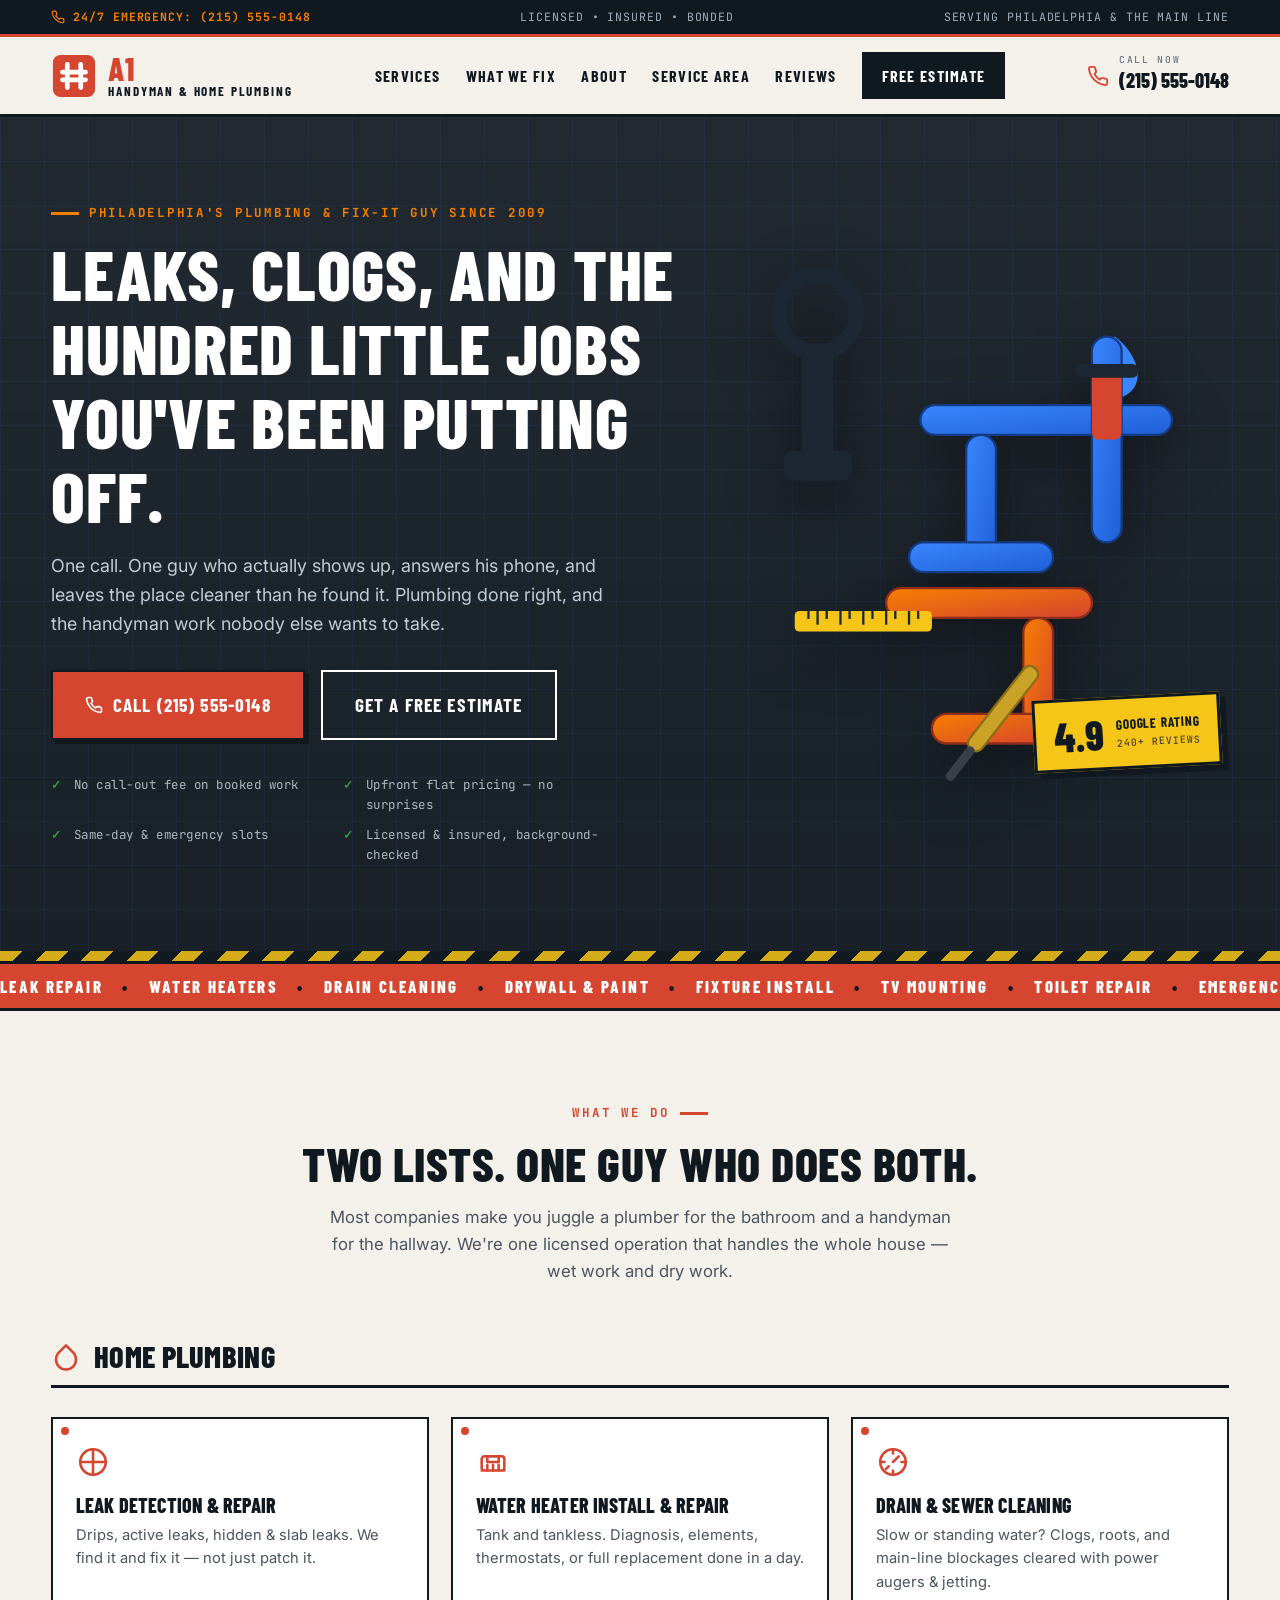
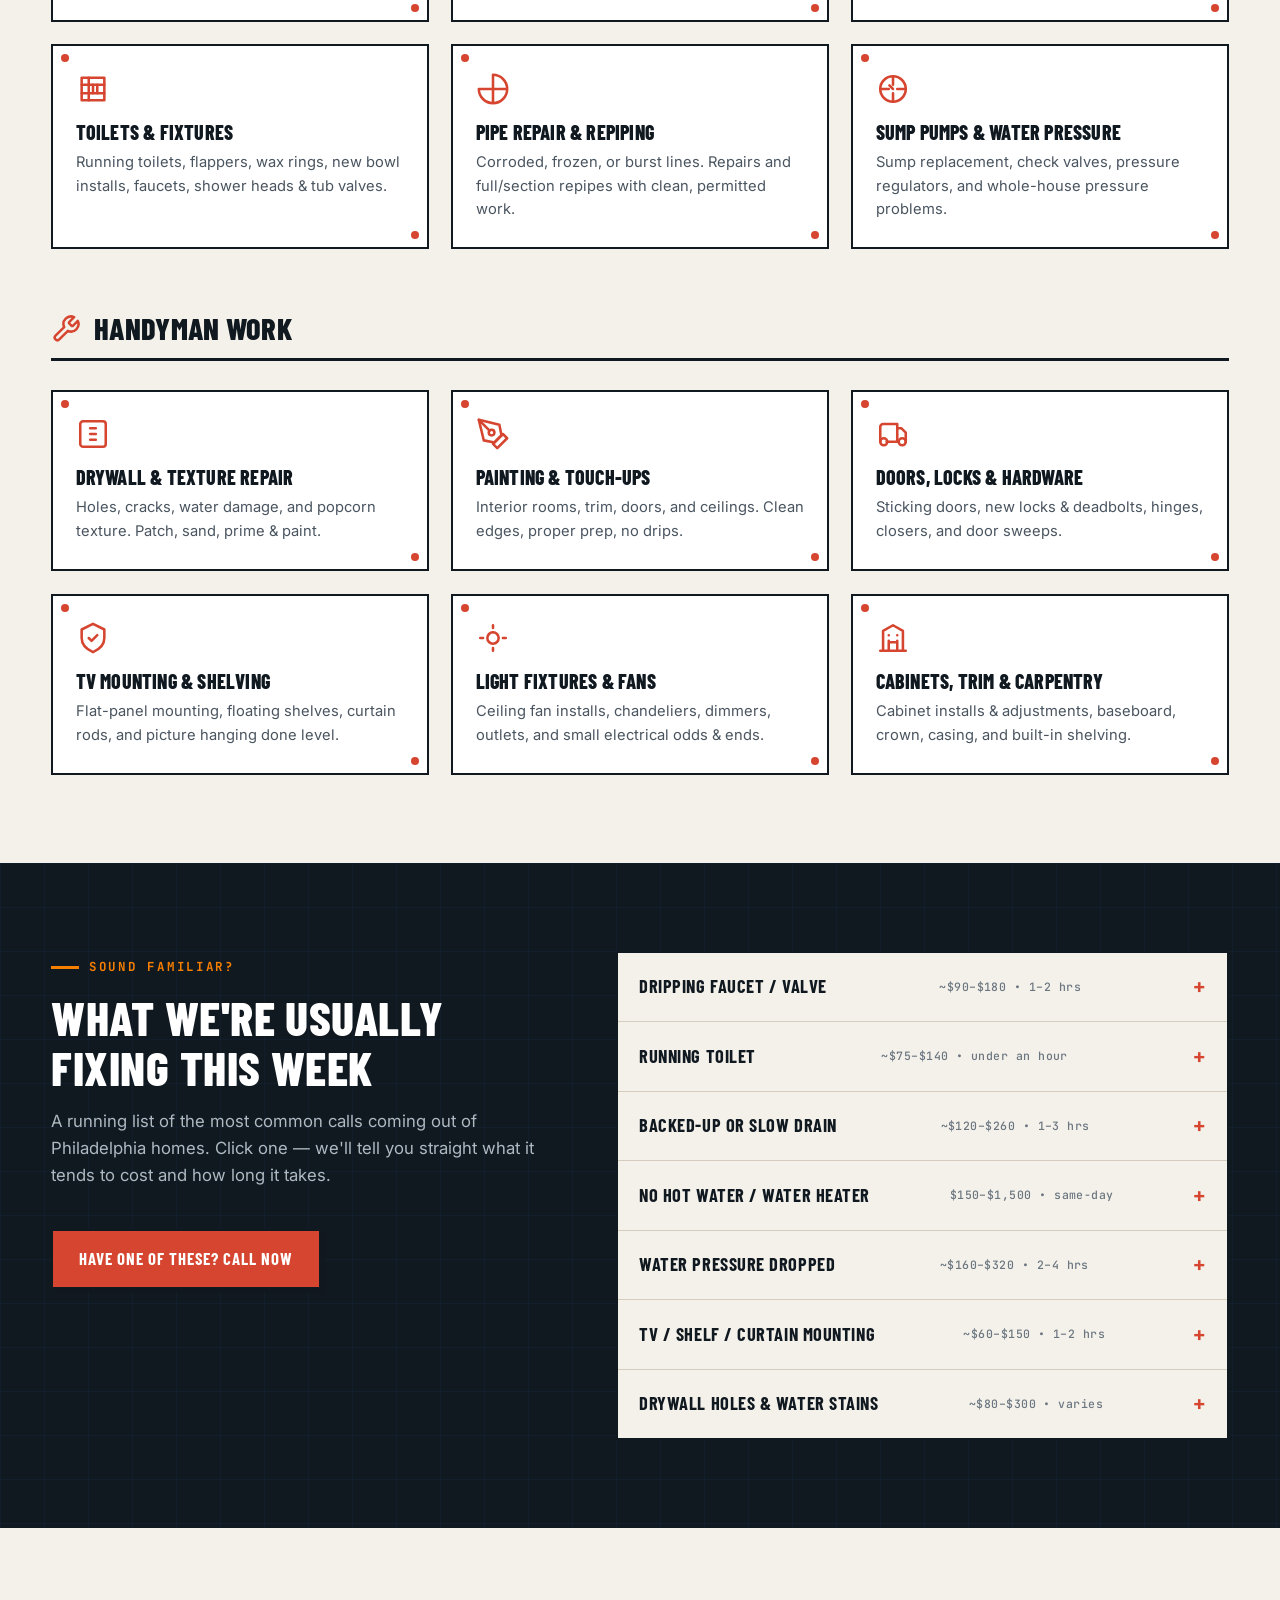
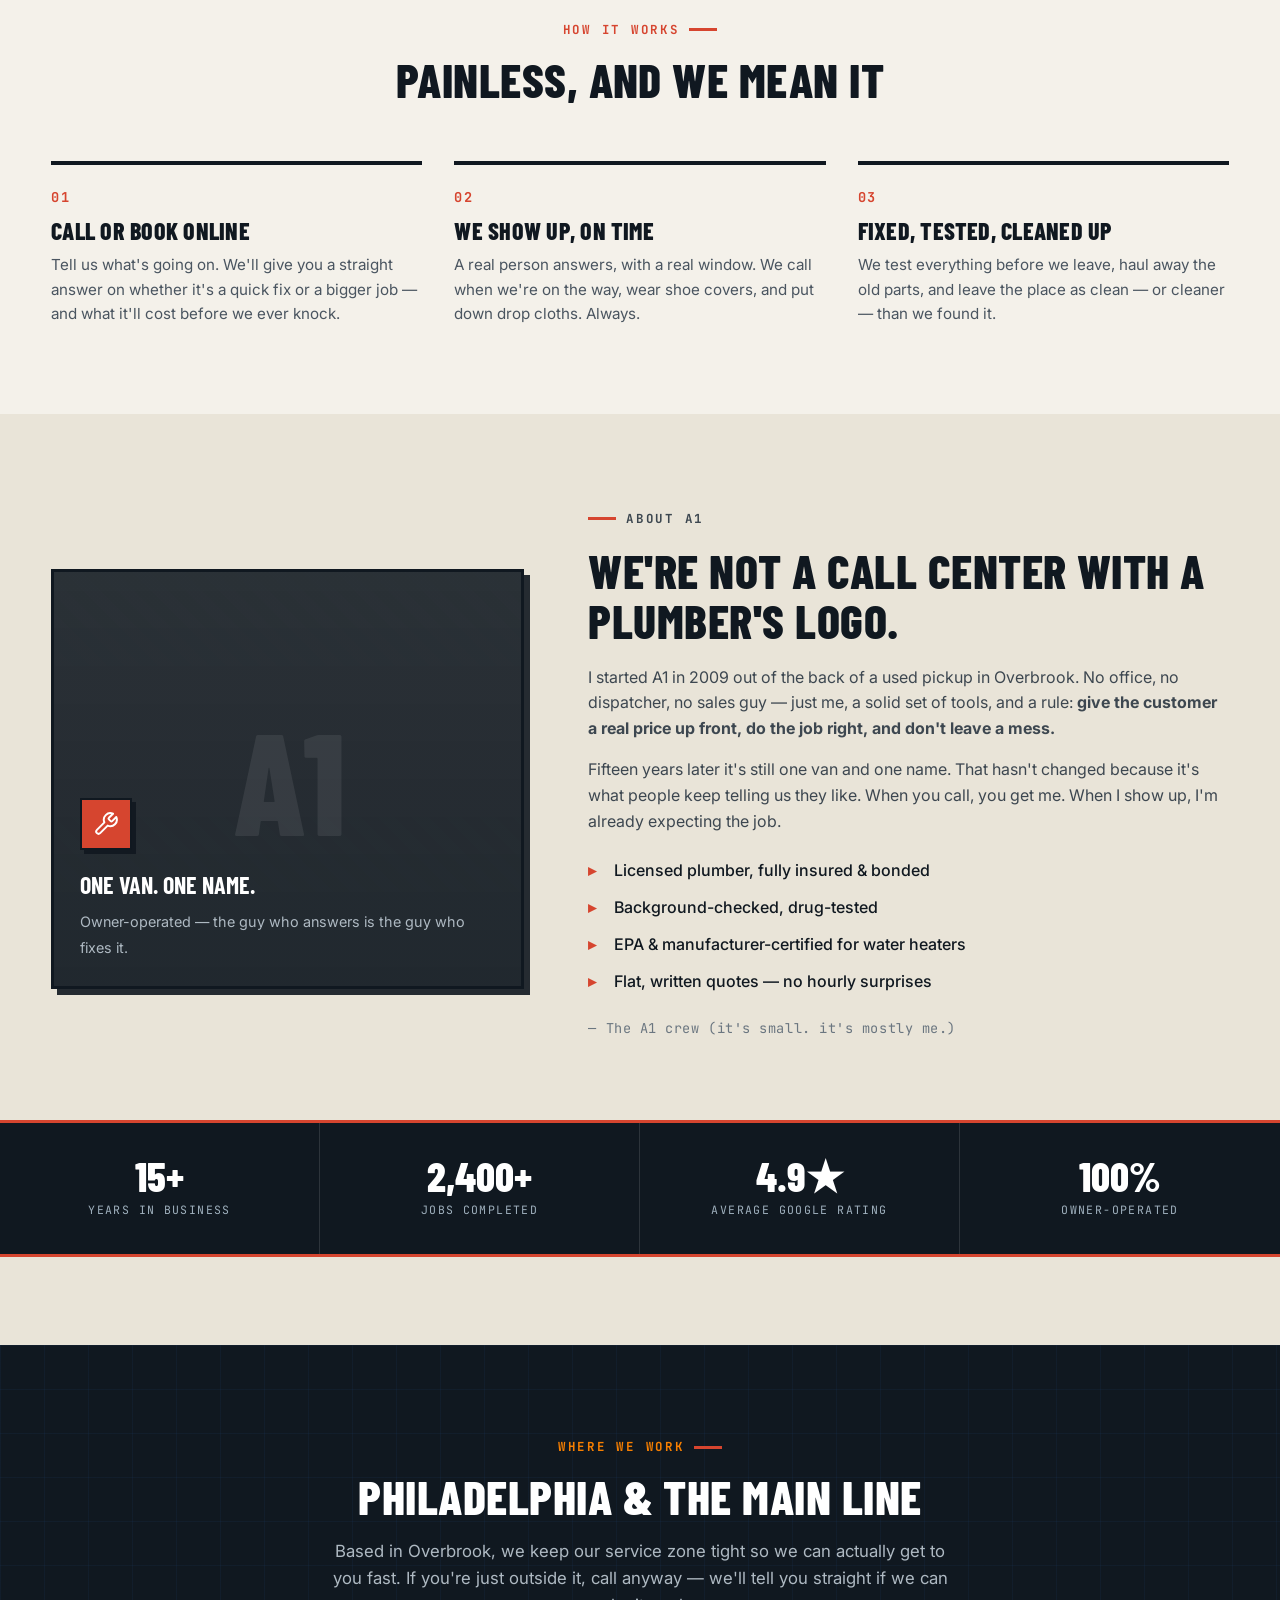
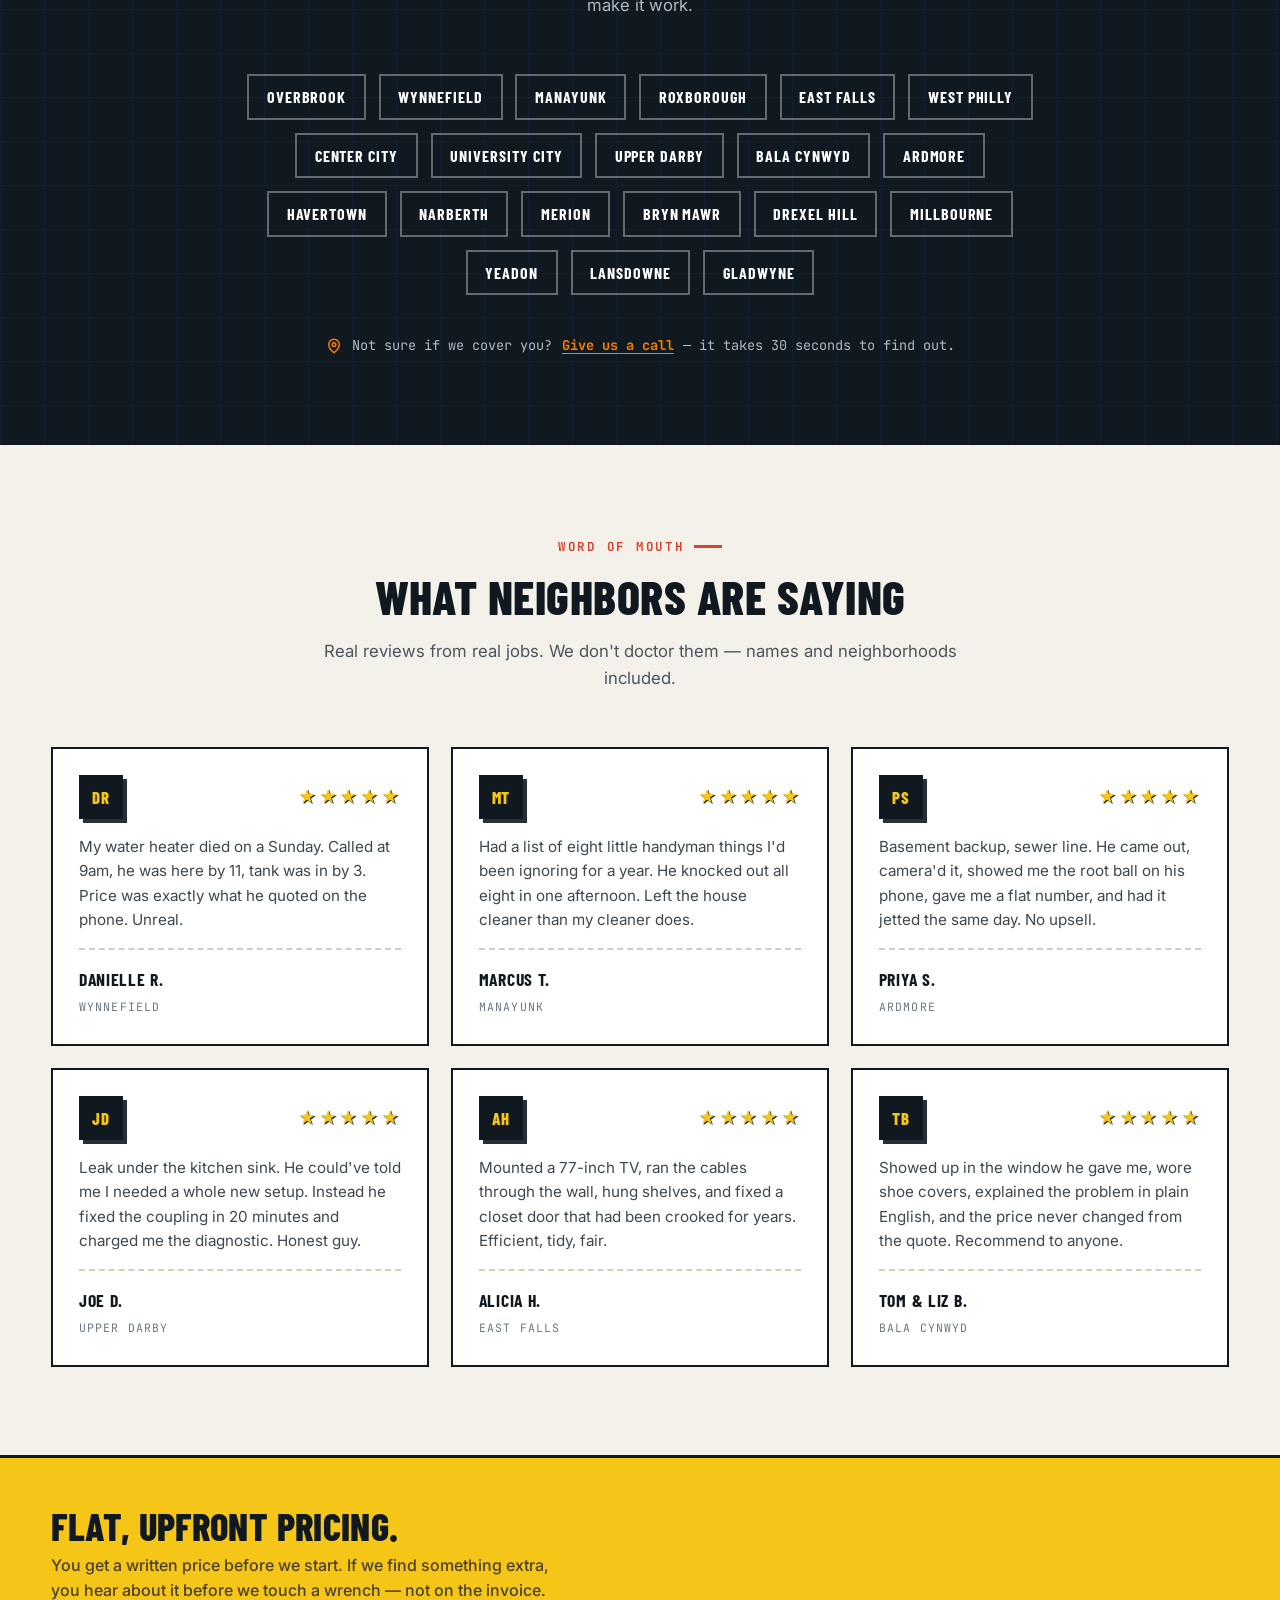
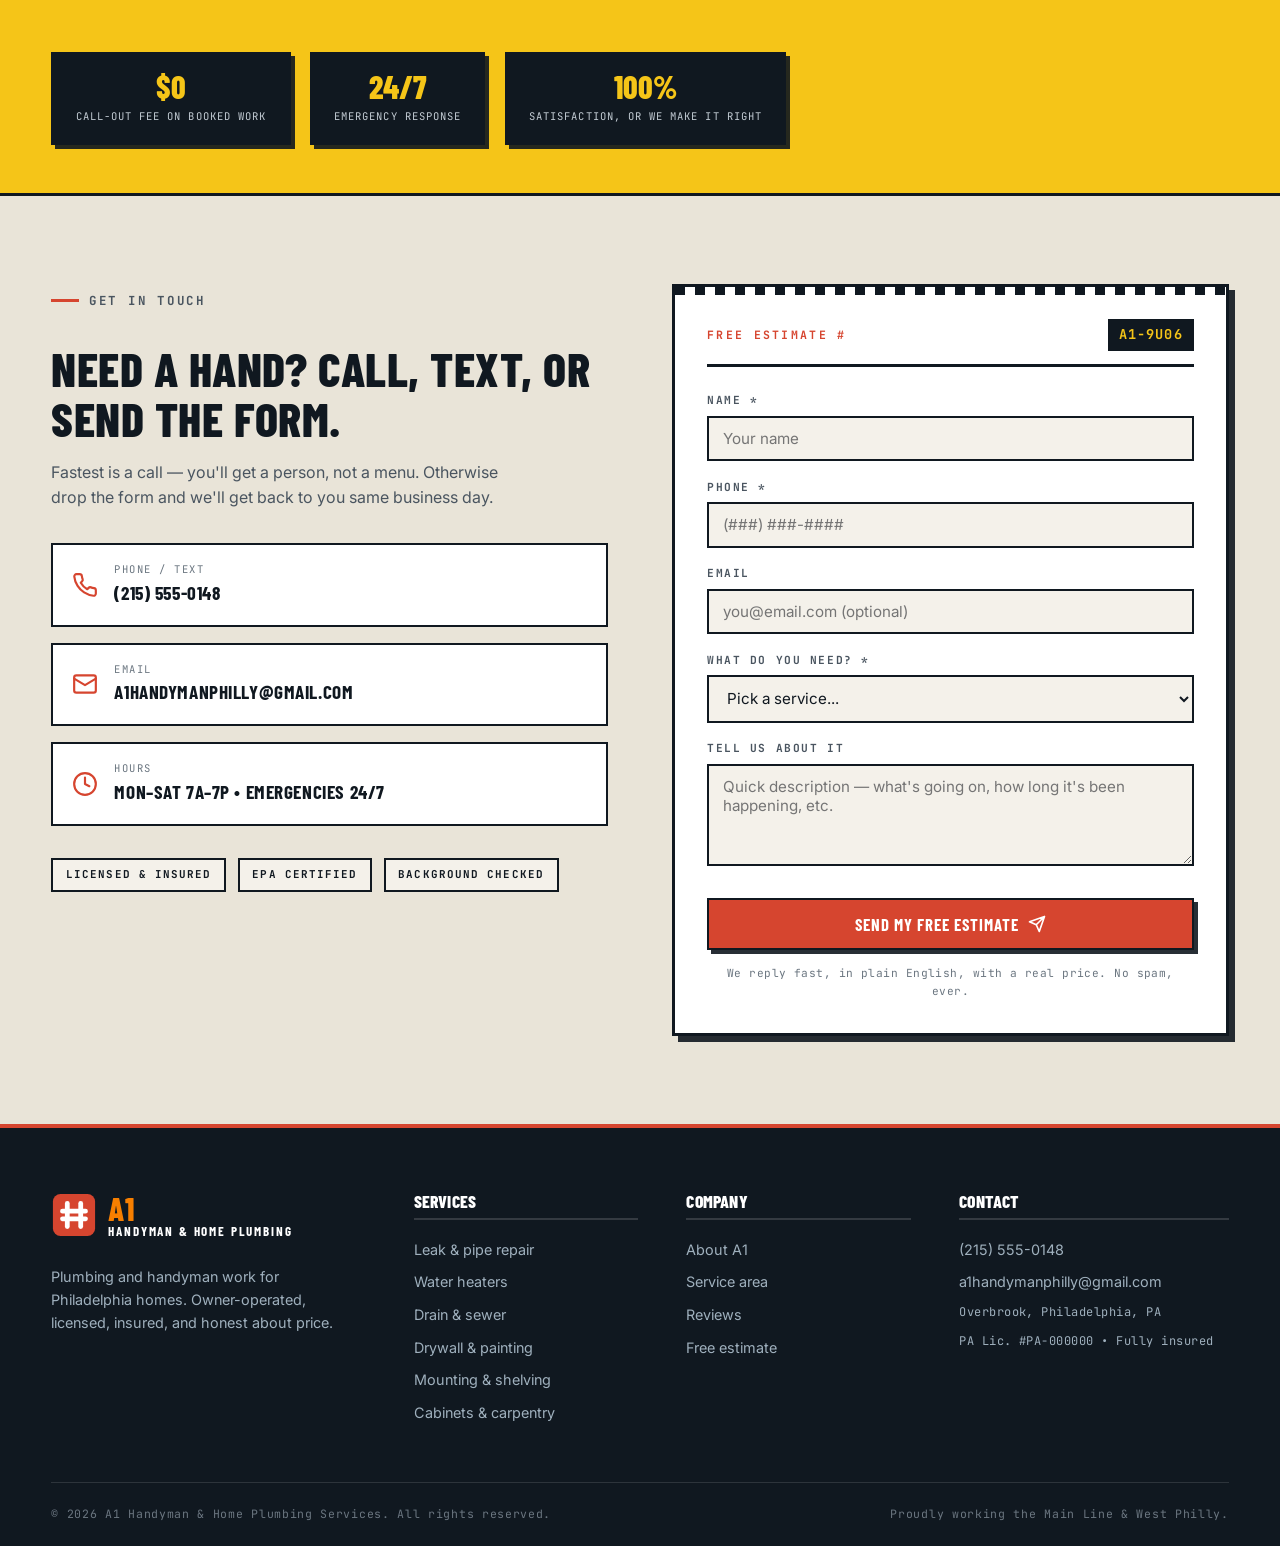
==== commit 29aa05c2: "Split site into dedicated section pages" ====
--- a/index.html
+++ b/index.html
@@ -27,7 +27,7 @@
 <!-- ============ HEADER / NAV ============ -->
 <header class="header" id="header">
   <div class="container header-inner">
-    <a href="#top" class="brand" aria-label="A1 Handyman & Home Plumbing Services home">
+    <a href="/" class="brand" aria-label="A1 Handyman & Home Plumbing Services home">
       <svg class="brand-mark" viewBox="0 0 48 48" aria-hidden="true">
         <rect x="2" y="2" width="44" height="44" rx="8" fill="#d6452f"/>
         <path d="M17 12v24" stroke="#fff" stroke-width="5" stroke-linecap="round"/>
@@ -41,12 +41,12 @@
     </a>
 
     <nav class="nav" id="nav" aria-label="Main navigation">
-      <a href="#services">Services</a>
-      <a href="#fixes">What We Fix</a>
-      <a href="#about">About</a>
-      <a href="#area">Service Area</a>
-      <a href="#reviews">Reviews</a>
-      <a href="#contact" class="nav-cta">Free Estimate</a>
+      <a href="/services/">Services</a>
+      <a href="/what-we-fix/">What We Fix</a>
+      <a href="/about/">About</a>
+      <a href="/service-area/">Service Area</a>
+      <a href="/reviews/">Reviews</a>
+      <a href="/contact/" class="nav-cta">Free Estimate</a>
     </nav>
 
     <a href="tel:+12155550148" class="header-phone">
@@ -74,7 +74,7 @@
             <svg viewBox="0 0 24 24" fill="none" stroke="currentColor" stroke-width="2.2" stroke-linecap="round" stroke-linejoin="round"><path d="M22 16.92v3a2 2 0 0 1-2.18 2 19.79 19.79 0 0 1-8.63-3.07 19.5 19.5 0 0 1-6-6 19.79 19.79 0 0 1-3.07-8.67A2 2 0 0 1 4.11 2h3a2 2 0 0 1 2 1.72c.127.96.361 1.903.7 2.81a2 2 0 0 1-.45 2.11L8.09 9.91a16 16 0 0 0 6 6l1.27-1.27a2 2 0 0 1 2.11-.45c.907.339 1.85.573 2.81.7A2 2 0 0 1 22 16.92z"/></svg>
             Call (215) 555-0148
           </a>
-          <a href="#contact" class="btn btn-ghost btn-lg">Get a free estimate</a>
+          <a href="/contact/" class="btn btn-ghost btn-lg">Get a free estimate</a>
         </div>
         <ul class="hero-bullets">
           <li>No call-out fee on booked work</li>
@@ -600,8 +600,8 @@
         </button>
         <p class="form-note">We reply fast, in plain English, with a real price. No spam, ever.</p>
         <div class="form-success" id="formSuccess" hidden>
-          <strong>Got it &mdash; thanks!</strong>
-          <span>We'll get back to you shortly. Need us sooner? Call <a href="tel:+12155550148">(215) 555-0148</a>.</span>
+          <strong>Your email draft is ready.</strong>
+          <span>Review it and press Send in your email app. Need us sooner? Call <a href="tel:+12155550148">(215) 555-0148</a>.</span>
         </div>
       </form>
     </div>
@@ -659,4 +659,4 @@
 
 <script src="js/script.js"></script>
 </body>
-</html>+</html>
--- a/css/styles.css
+++ b/css/styles.css
@@ -917,20 +917,6 @@
   flex-shrink: 0;
 }
 
-.review::before {
-  content: "“";
-  position: absolute;
-  top: -1.2rem;
-  left: 1rem;
-  font-family: var(--display);
-  font-size: 4.5rem;
-  font-weight: 800;
-  color: var(--orange);
-  line-height: 1;
-  background: var(--paper);
-  padding: 0 0.4rem;
-}
-
 .review-stars {
   color: var(--yellow);
   font-size: 1.1rem;
@@ -1307,6 +1293,33 @@
 }
 
 @media (max-width: 768px) {
+  /* Standalone route pages use a compact, always-visible navigation. */
+  .nav:not(#nav) {
+    position: static;
+    width: auto;
+    padding: 0;
+    transform: none;
+    background: transparent;
+    box-shadow: none;
+    flex-direction: row;
+    flex-wrap: wrap;
+    justify-content: flex-end;
+    gap: 0.25rem 0.8rem;
+  }
+
+  .nav:not(#nav) a {
+    color: var(--ink);
+    font-size: 0.78rem;
+    padding: 0.2rem 0;
+    width: auto;
+    border: 0;
+  }
+
+  .nav:not(#nav) .nav-cta {
+    margin-top: 0;
+    padding: 0.25rem 0.45rem;
+  }
+
   .topbar-area { display: none; }
   .topbar-inner { justify-content: center; text-align: center; }
 
@@ -1376,4 +1389,4 @@
   html { scroll-behavior: auto; }
   .ticker-track { animation: none; }
   * { transition: none !important; }
-}+}
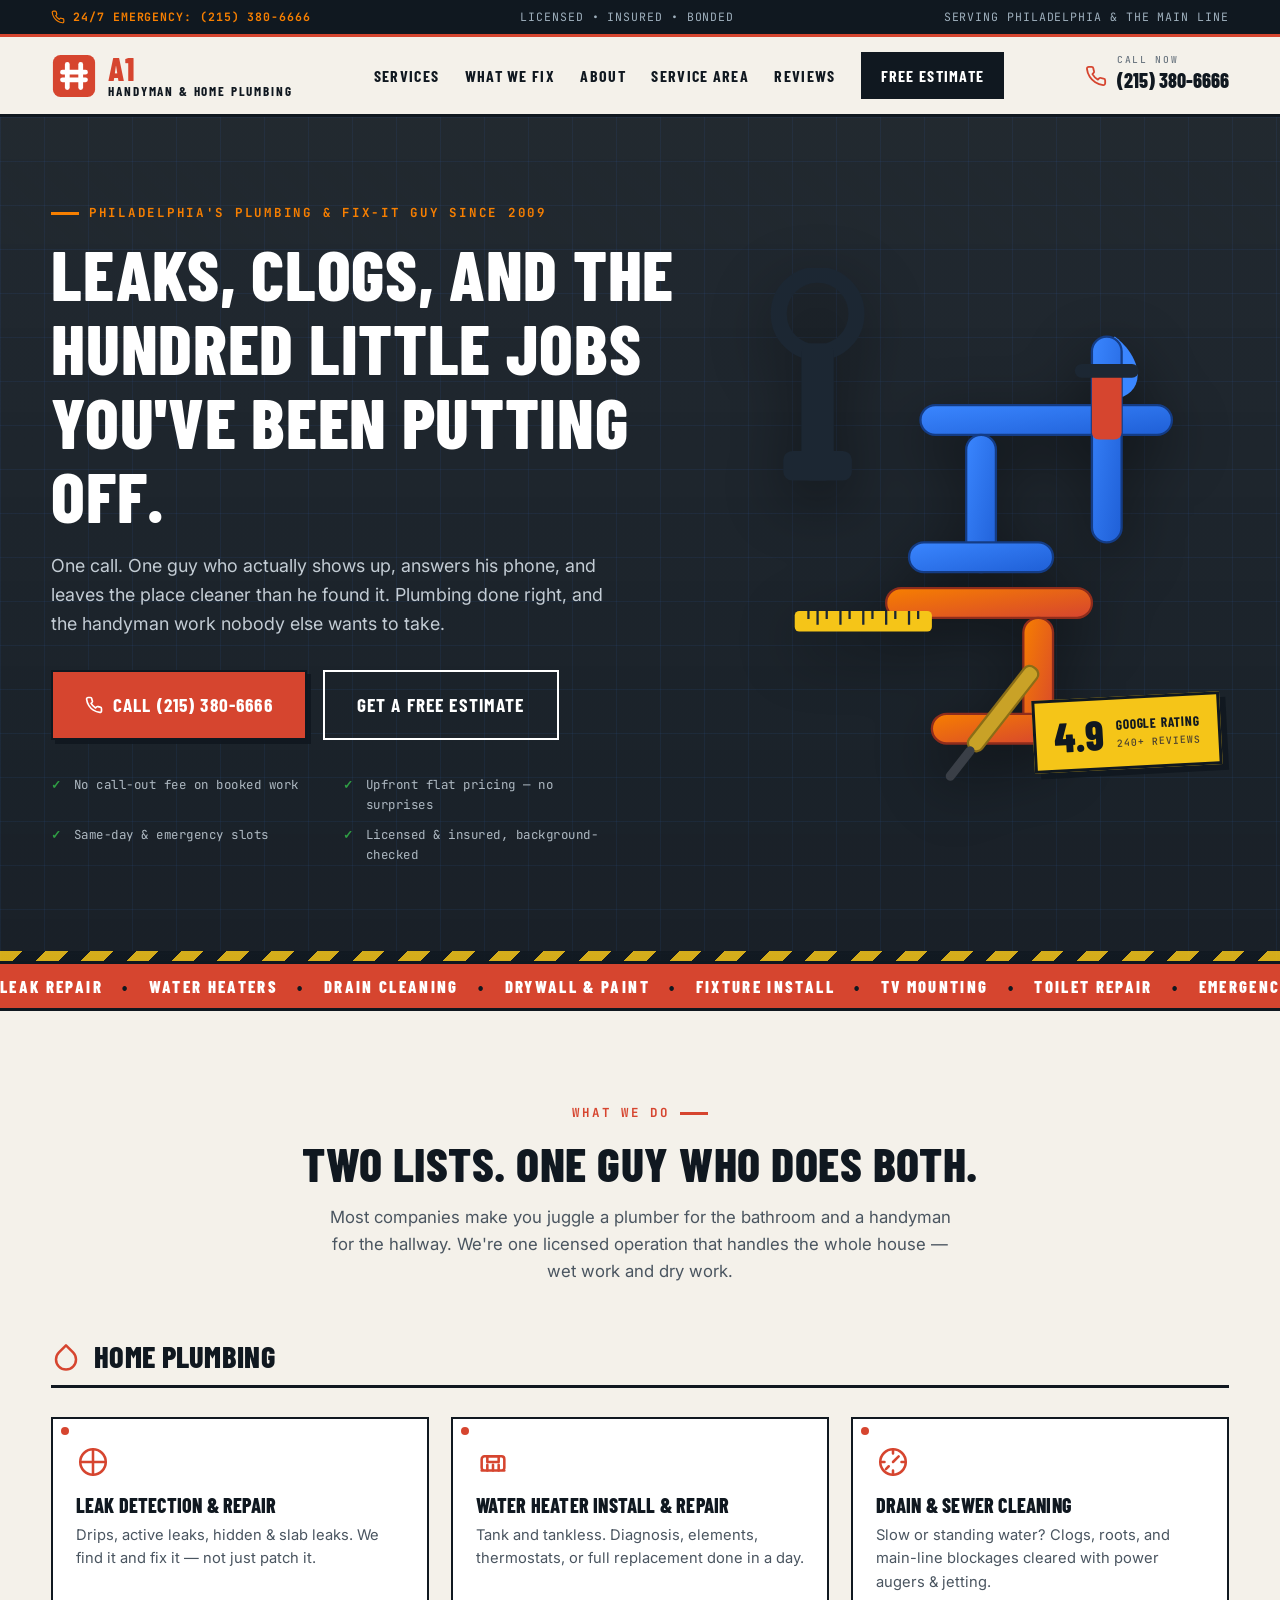
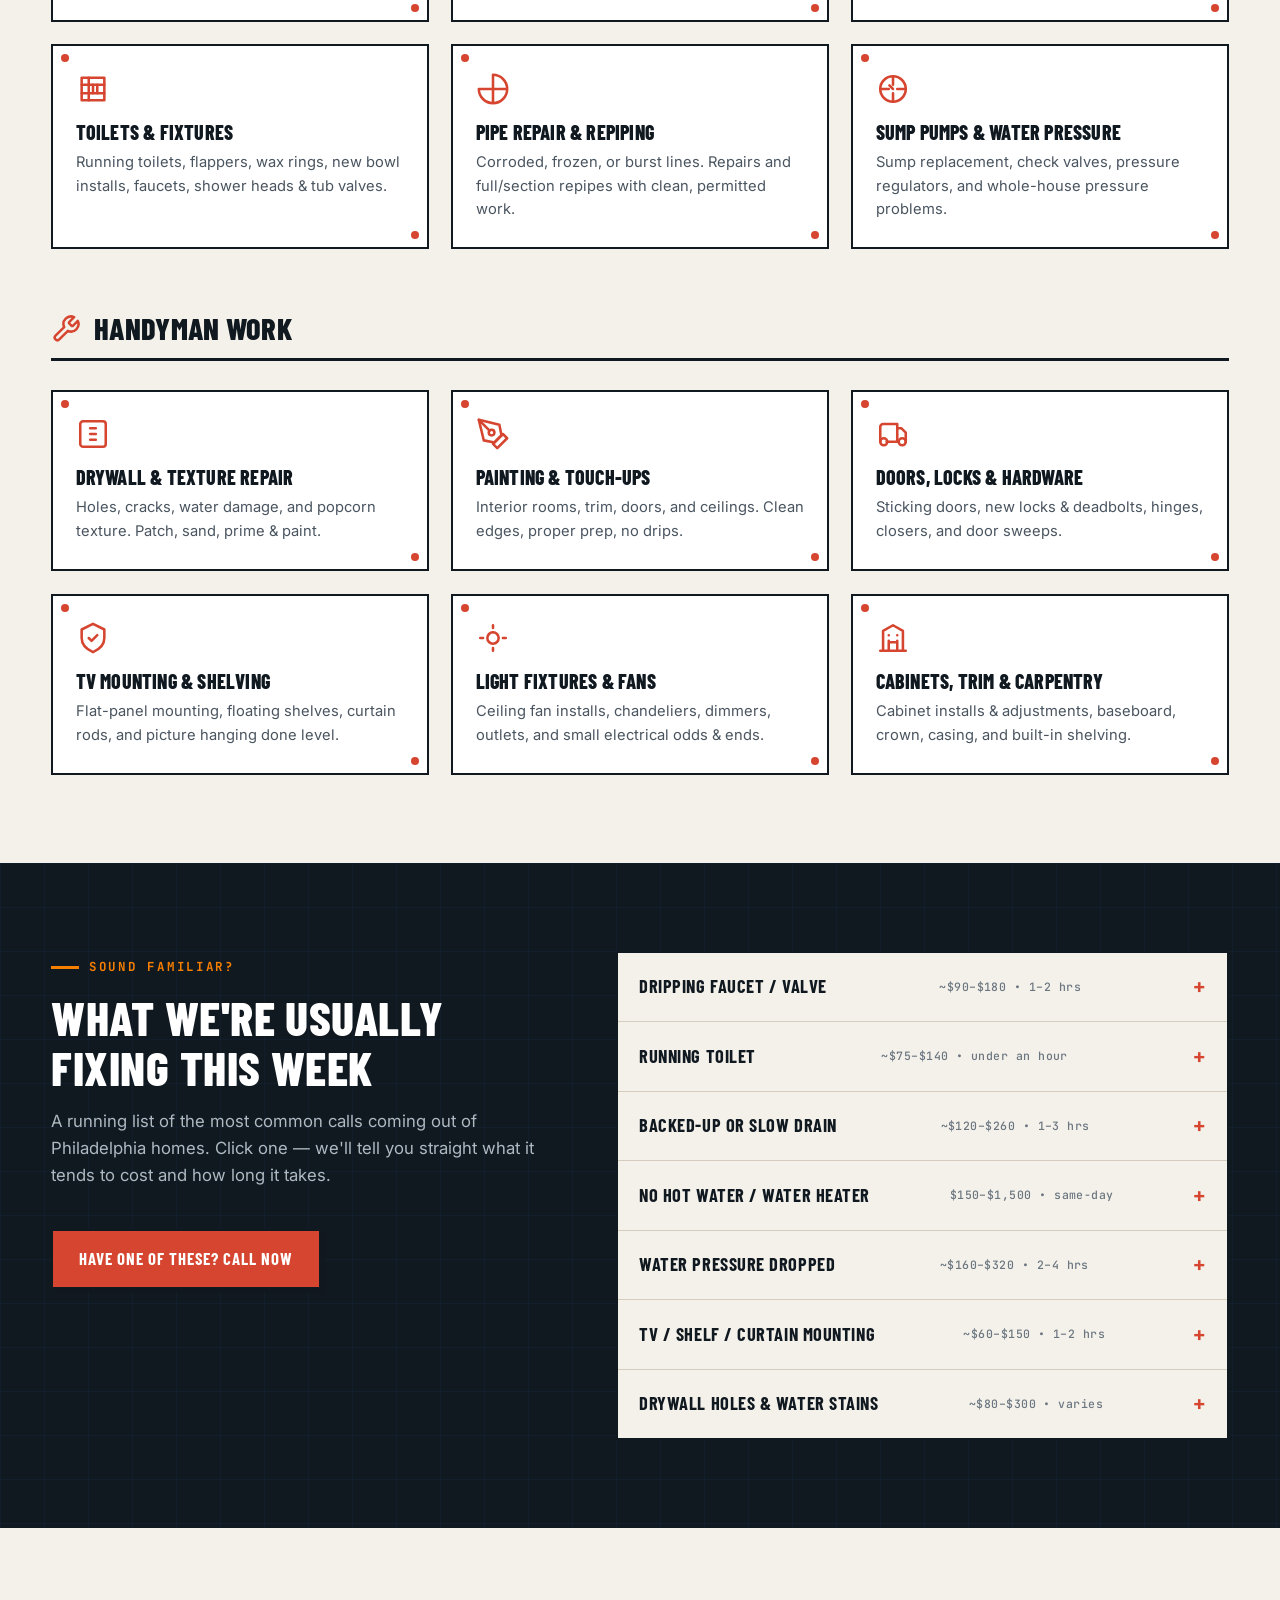
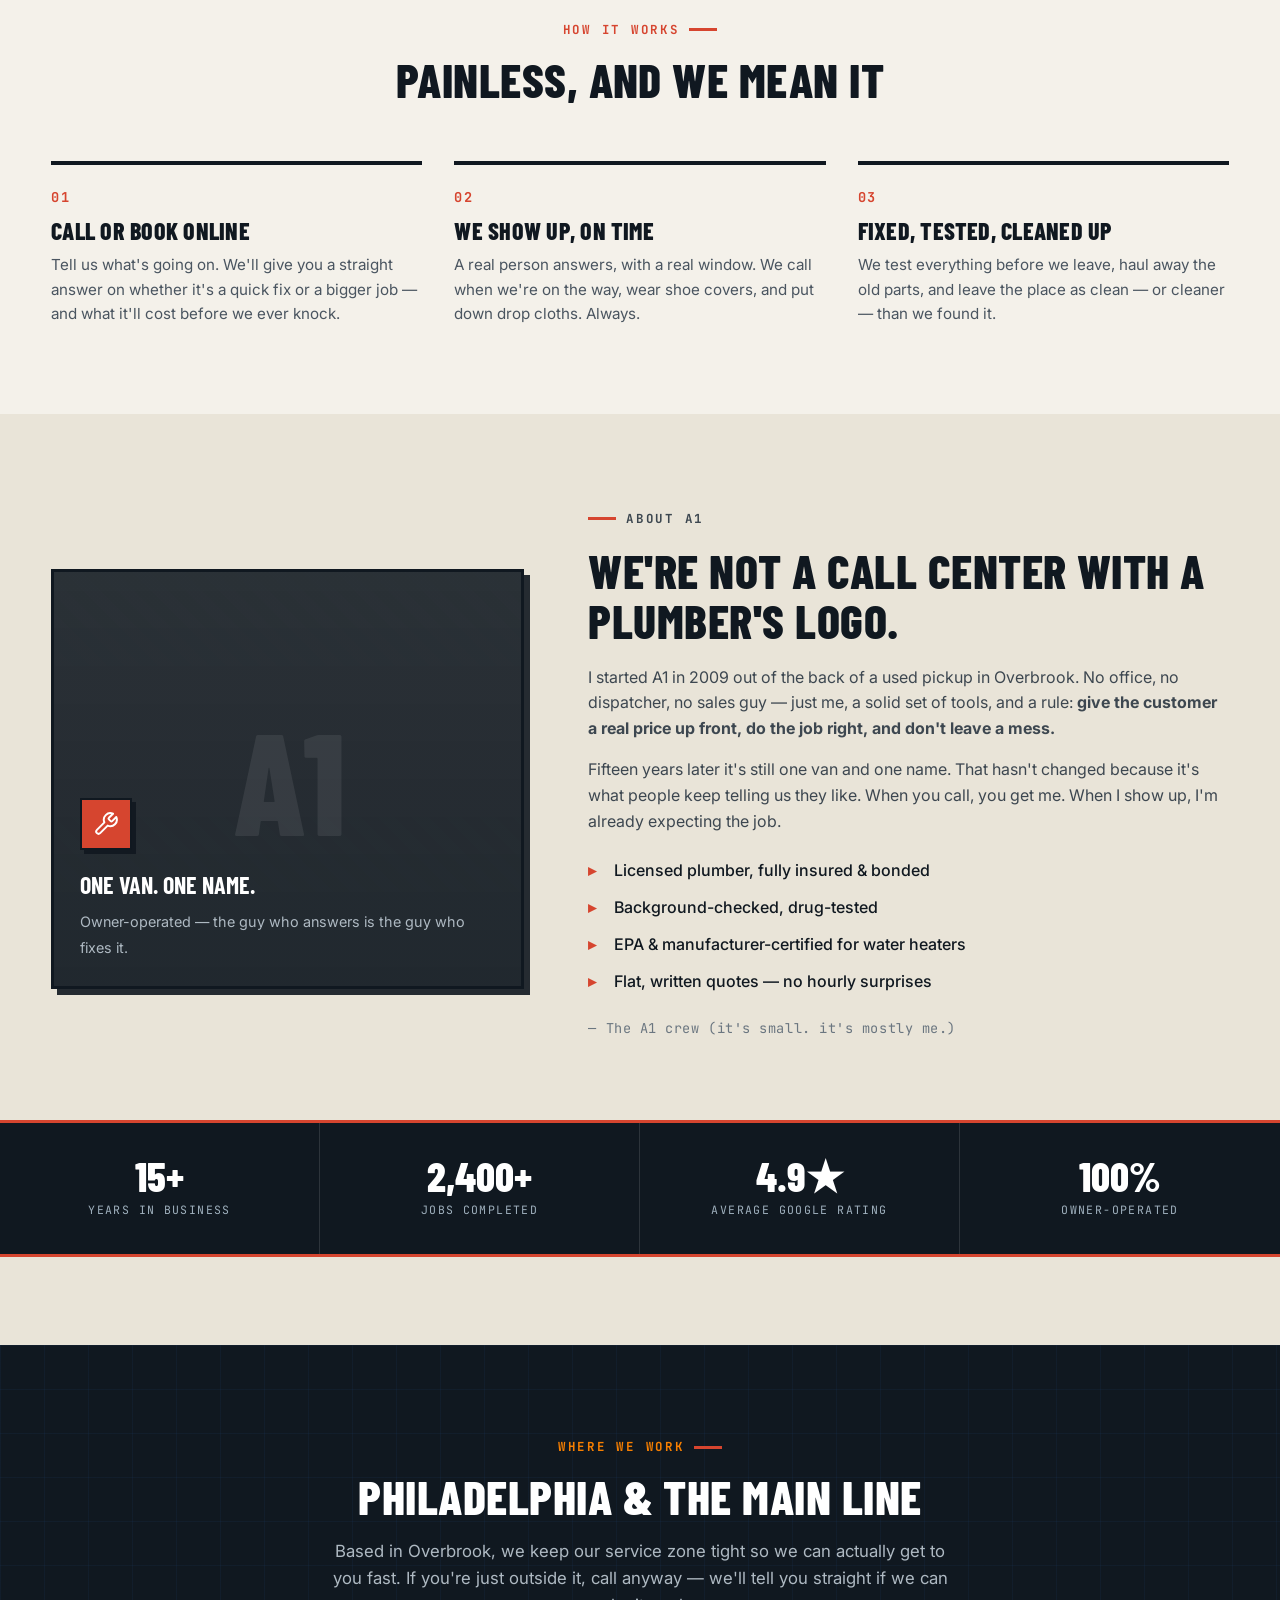
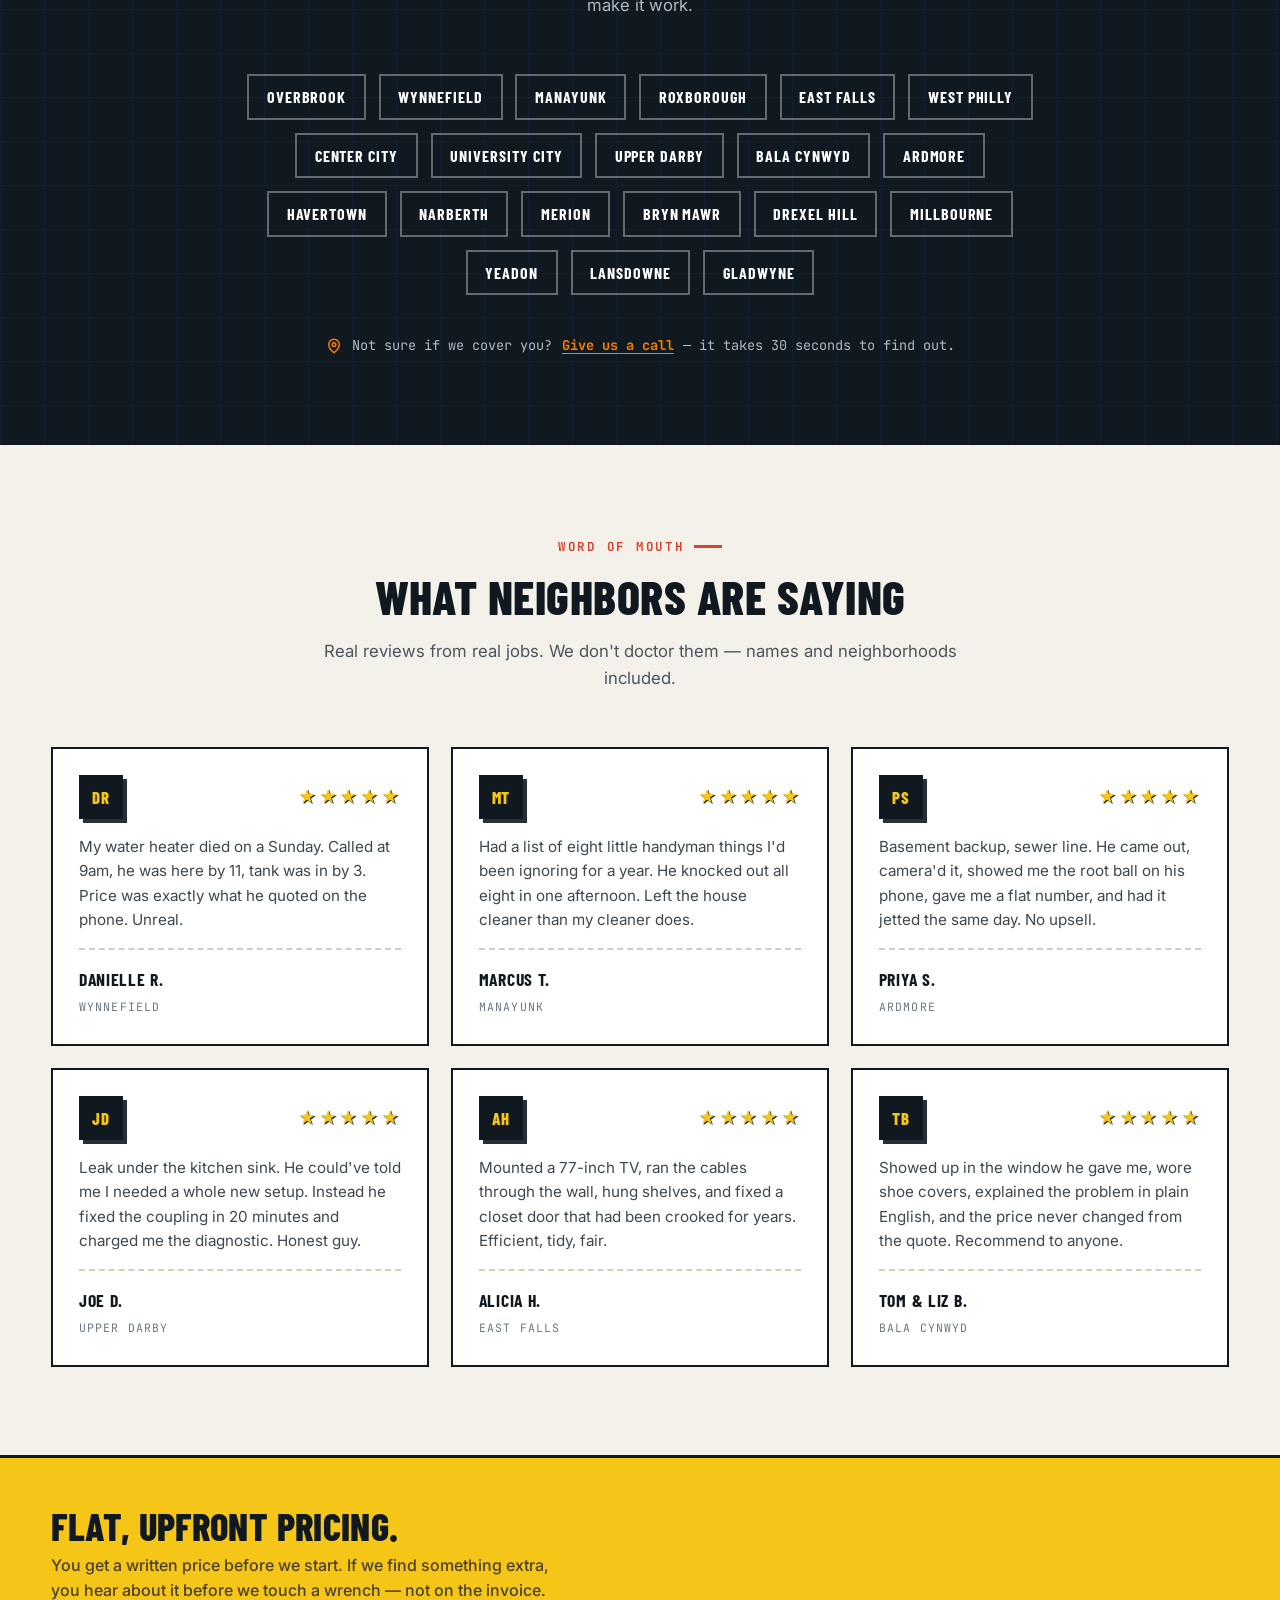
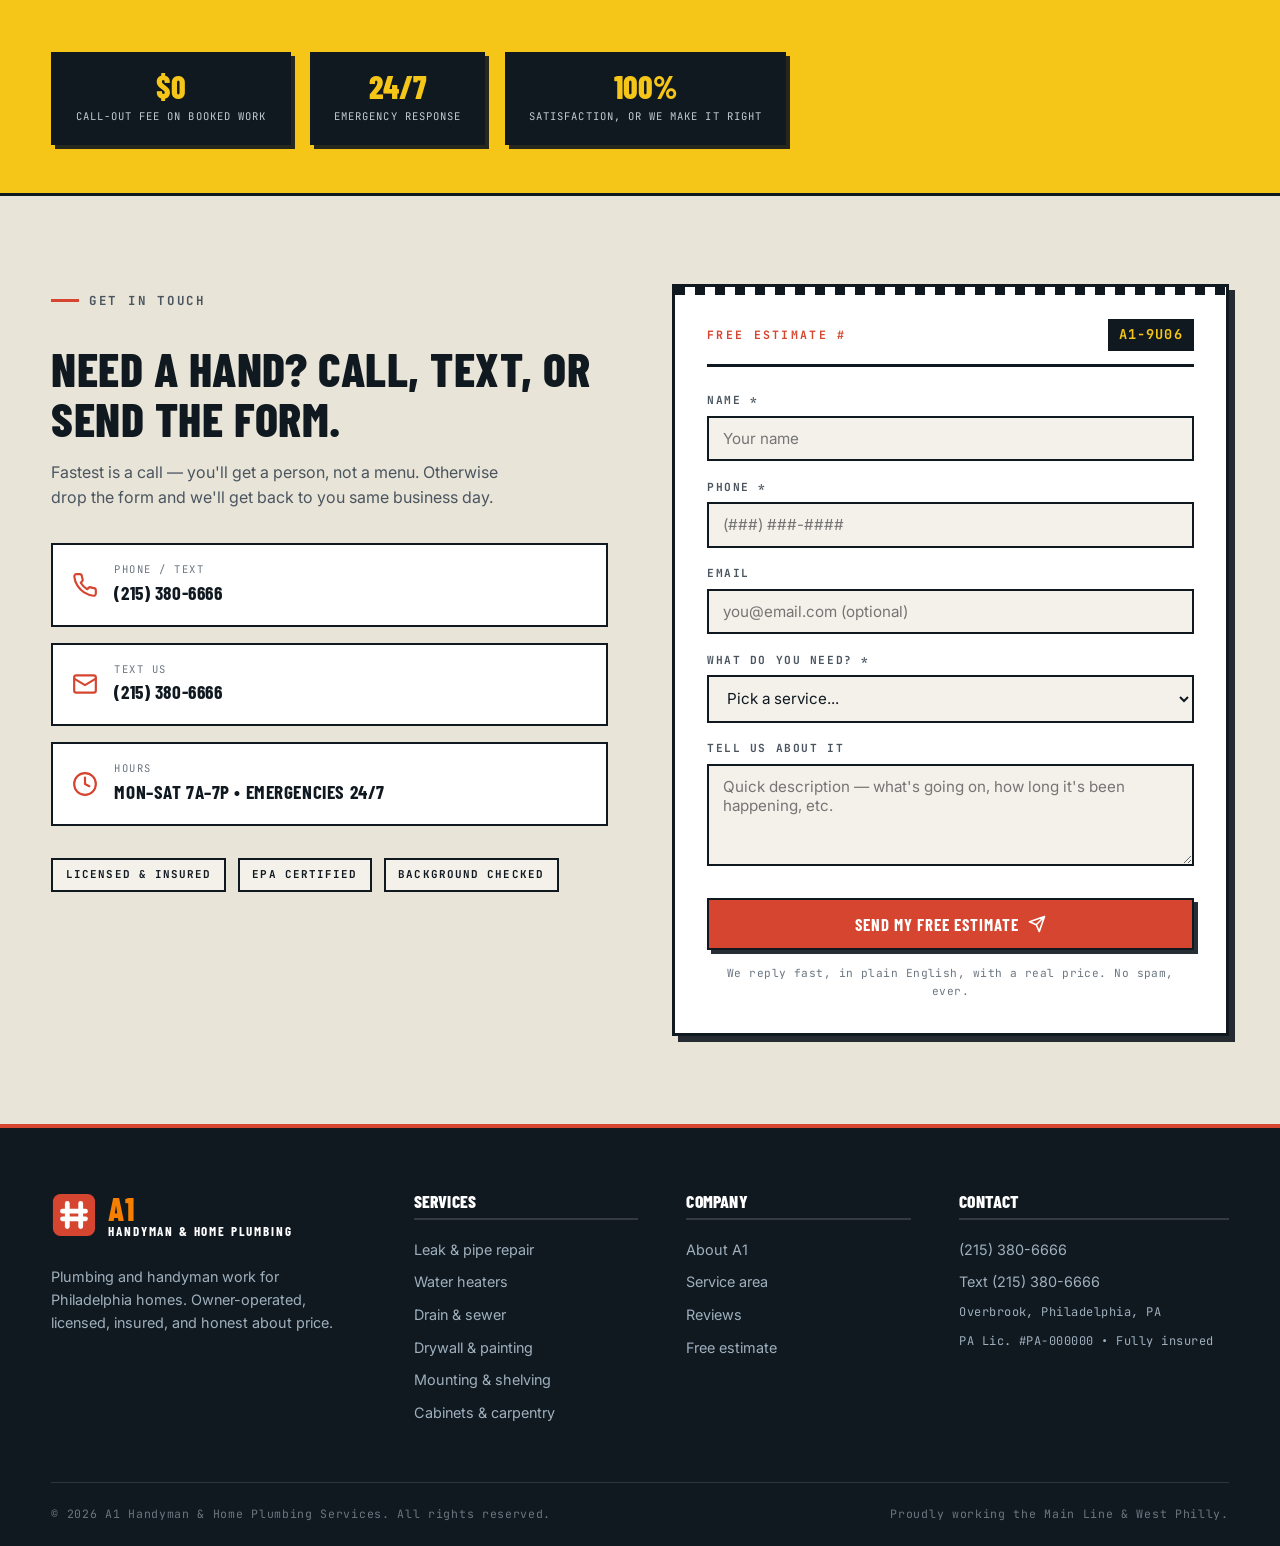
==== commit aaa88648: "Send estimate inquiries by text message" ====
--- a/index.html
+++ b/index.html
@@ -15,9 +15,9 @@
 <!-- ============ TOP UTILITY BAR ============ -->
 <div class="topbar">
   <div class="container topbar-inner">
-    <a href="tel:+12155550148" class="topbar-emergency">
+    <a href="tel:+12153806666" class="topbar-emergency">
       <svg viewBox="0 0 24 24" fill="none" stroke="currentColor" stroke-width="2" stroke-linecap="round" stroke-linejoin="round"><path d="M22 16.92v3a2 2 0 0 1-2.18 2 19.79 19.79 0 0 1-8.63-3.07 19.5 19.5 0 0 1-6-6 19.79 19.79 0 0 1-3.07-8.67A2 2 0 0 1 4.11 2h3a2 2 0 0 1 2 1.72c.127.96.361 1.903.7 2.81a2 2 0 0 1-.45 2.11L8.09 9.91a16 16 0 0 0 6 6l1.27-1.27a2 2 0 0 1 2.11-.45c.907.339 1.85.573 2.81.7A2 2 0 0 1 22 16.92z"/></svg>
-      24/7 Emergency: (215) 555-0148
+      24/7 Emergency: (215) 380-6666
     </a>
     <span class="topbar-creds">Licensed &bull; Insured &bull; Bonded</span>
     <span class="topbar-area">Serving Philadelphia & the Main Line</span>
@@ -49,9 +49,9 @@
       <a href="/contact/" class="nav-cta">Free Estimate</a>
     </nav>
 
-    <a href="tel:+12155550148" class="header-phone">
+    <a href="tel:+12153806666" class="header-phone">
       <svg viewBox="0 0 24 24" fill="none" stroke="currentColor" stroke-width="2" stroke-linecap="round" stroke-linejoin="round"><path d="M22 16.92v3a2 2 0 0 1-2.18 2 19.79 19.79 0 0 1-8.63-3.07 19.5 19.5 0 0 1-6-6 19.79 19.79 0 0 1-3.07-8.67A2 2 0 0 1 4.11 2h3a2 2 0 0 1 2 1.72c.127.96.361 1.903.7 2.81a2 2 0 0 1-.45 2.11L8.09 9.91a16 16 0 0 0 6 6l1.27-1.27a2 2 0 0 1 2.11-.45c.907.339 1.85.573 2.81.7A2 2 0 0 1 22 16.92z"/></svg>
-      <span><small>Call now</small>(215) 555-0148</span>
+      <span><small>Call now</small>(215) 380-6666</span>
     </a>
 
     <button class="nav-toggle" id="navToggle" aria-label="Open menu" aria-expanded="false">
@@ -70,9 +70,9 @@
         <h1>Leaks, clogs, and the hundred little jobs you've been putting off.</h1>
         <p class="hero-sub">One call. One guy who actually shows up, answers his phone, and leaves the place cleaner than he found it. Plumbing done right, and the handyman work nobody else wants to take.</p>
         <div class="hero-cta">
-          <a href="tel:+12155550148" class="btn btn-primary btn-lg">
+          <a href="tel:+12153806666" class="btn btn-primary btn-lg">
             <svg viewBox="0 0 24 24" fill="none" stroke="currentColor" stroke-width="2.2" stroke-linecap="round" stroke-linejoin="round"><path d="M22 16.92v3a2 2 0 0 1-2.18 2 19.79 19.79 0 0 1-8.63-3.07 19.5 19.5 0 0 1-6-6 19.79 19.79 0 0 1-3.07-8.67A2 2 0 0 1 4.11 2h3a2 2 0 0 1 2 1.72c.127.96.361 1.903.7 2.81a2 2 0 0 1-.45 2.11L8.09 9.91a16 16 0 0 0 6 6l1.27-1.27a2 2 0 0 1 2.11-.45c.907.339 1.85.573 2.81.7A2 2 0 0 1 22 16.92z"/></svg>
-            Call (215) 555-0148
+            Call (215) 380-6666
           </a>
           <a href="/contact/" class="btn btn-ghost btn-lg">Get a free estimate</a>
         </div>
@@ -286,7 +286,7 @@
         <p class="eyebrow eyebrow-light">Sound familiar?</p>
         <h2>What we're usually fixing this week</h2>
         <p class="section-sub">A running list of the most common calls coming out of Philadelphia homes. Click one &mdash; we'll tell you straight what it tends to cost and how long it takes.</p>
-        <a href="tel:+12155550148" class="btn btn-primary">Have one of these? Call now</a>
+        <a href="tel:+12153806666" class="btn btn-primary">Have one of these? Call now</a>
       </div>
 
       <div class="fixes-list">
@@ -423,7 +423,7 @@
       </div>
       <div class="area-note">
         <svg viewBox="0 0 24 24" fill="none" stroke="currentColor" stroke-width="2" stroke-linecap="round" stroke-linejoin="round"><path d="M12 21s-7-5.5-7-11a7 7 0 0 1 14 0c0 5.5-7 11-7 11z"/><circle cx="12" cy="10" r="2.5"/></svg>
-        Not sure if we cover you? <a href="tel:+12155550148">Give us a call</a> &mdash; it takes 30 seconds to find out.
+        Not sure if we cover you? <a href="tel:+12153806666">Give us a call</a> &mdash; it takes 30 seconds to find out.
       </div>
     </div>
   </section>
@@ -531,13 +531,13 @@
         <p>Fastest is a call &mdash; you'll get a person, not a menu. Otherwise drop the form and we'll get back to you same business day.</p>
 
         <div class="contact-methods">
-          <a href="tel:+12155550148" class="contact-method">
+          <a href="tel:+12153806666" class="contact-method">
             <svg viewBox="0 0 24 24" fill="none" stroke="currentColor" stroke-width="2" stroke-linecap="round" stroke-linejoin="round"><path d="M22 16.92v3a2 2 0 0 1-2.18 2 19.79 19.79 0 0 1-8.63-3.07 19.5 19.5 0 0 1-6-6 19.79 19.79 0 0 1-3.07-8.67A2 2 0 0 1 4.11 2h3a2 2 0 0 1 2 1.72c.127.96.361 1.903.7 2.81a2 2 0 0 1-.45 2.11L8.09 9.91a16 16 0 0 0 6 6l1.27-1.27a2 2 0 0 1 2.11-.45c.907.339 1.85.573 2.81.7A2 2 0 0 1 22 16.92z"/></svg>
-            <span><small>Phone / text</small><strong>(215) 555-0148</strong></span>
+            <span><small>Phone / text</small><strong>(215) 380-6666</strong></span>
           </a>
-          <a href="mailto:a1handymanphilly@gmail.com" class="contact-method">
+          <a href="sms:+12153806666" class="contact-method">
             <svg viewBox="0 0 24 24" fill="none" stroke="currentColor" stroke-width="2" stroke-linecap="round" stroke-linejoin="round"><rect x="2" y="4" width="20" height="16" rx="2"/><path d="M22 7l-10 6L2 7"/></svg>
-            <span><small>Email</small><strong>a1handymanphilly@gmail.com</strong></span>
+            <span><small>Text us</small><strong>(215) 380-6666</strong></span>
           </a>
           <div class="contact-method">
             <svg viewBox="0 0 24 24" fill="none" stroke="currentColor" stroke-width="2" stroke-linecap="round" stroke-linejoin="round"><circle cx="12" cy="12" r="10"/><path d="M12 6v6l4 2"/></svg>
@@ -600,8 +600,8 @@
         </button>
         <p class="form-note">We reply fast, in plain English, with a real price. No spam, ever.</p>
         <div class="form-success" id="formSuccess" hidden>
-          <strong>Your email draft is ready.</strong>
-          <span>Review it and press Send in your email app. Need us sooner? Call <a href="tel:+12155550148">(215) 555-0148</a>.</span>
+          <strong>Your text message is ready.</strong>
+          <span>Review it and press Send in your messaging app. Need us sooner? Call <a href="tel:+12153806666">(215) 380-6666</a>.</span>
         </div>
       </form>
     </div>
@@ -645,8 +645,8 @@
     </div>
     <div class="footer-col">
       <h4>Contact</h4>
-      <a href="tel:+12155550148">(215) 555-0148</a>
-      <a href="mailto:a1handymanphilly@gmail.com">a1handymanphilly@gmail.com</a>
+      <a href="tel:+12153806666">(215) 380-6666</a>
+      <a href="sms:+12153806666">Text (215) 380-6666</a>
       <span class="footer-address">Overbrook, Philadelphia, PA</span>
       <span class="footer-license">PA Lic. #PA-000000 &bull; Fully insured</span>
     </div>
